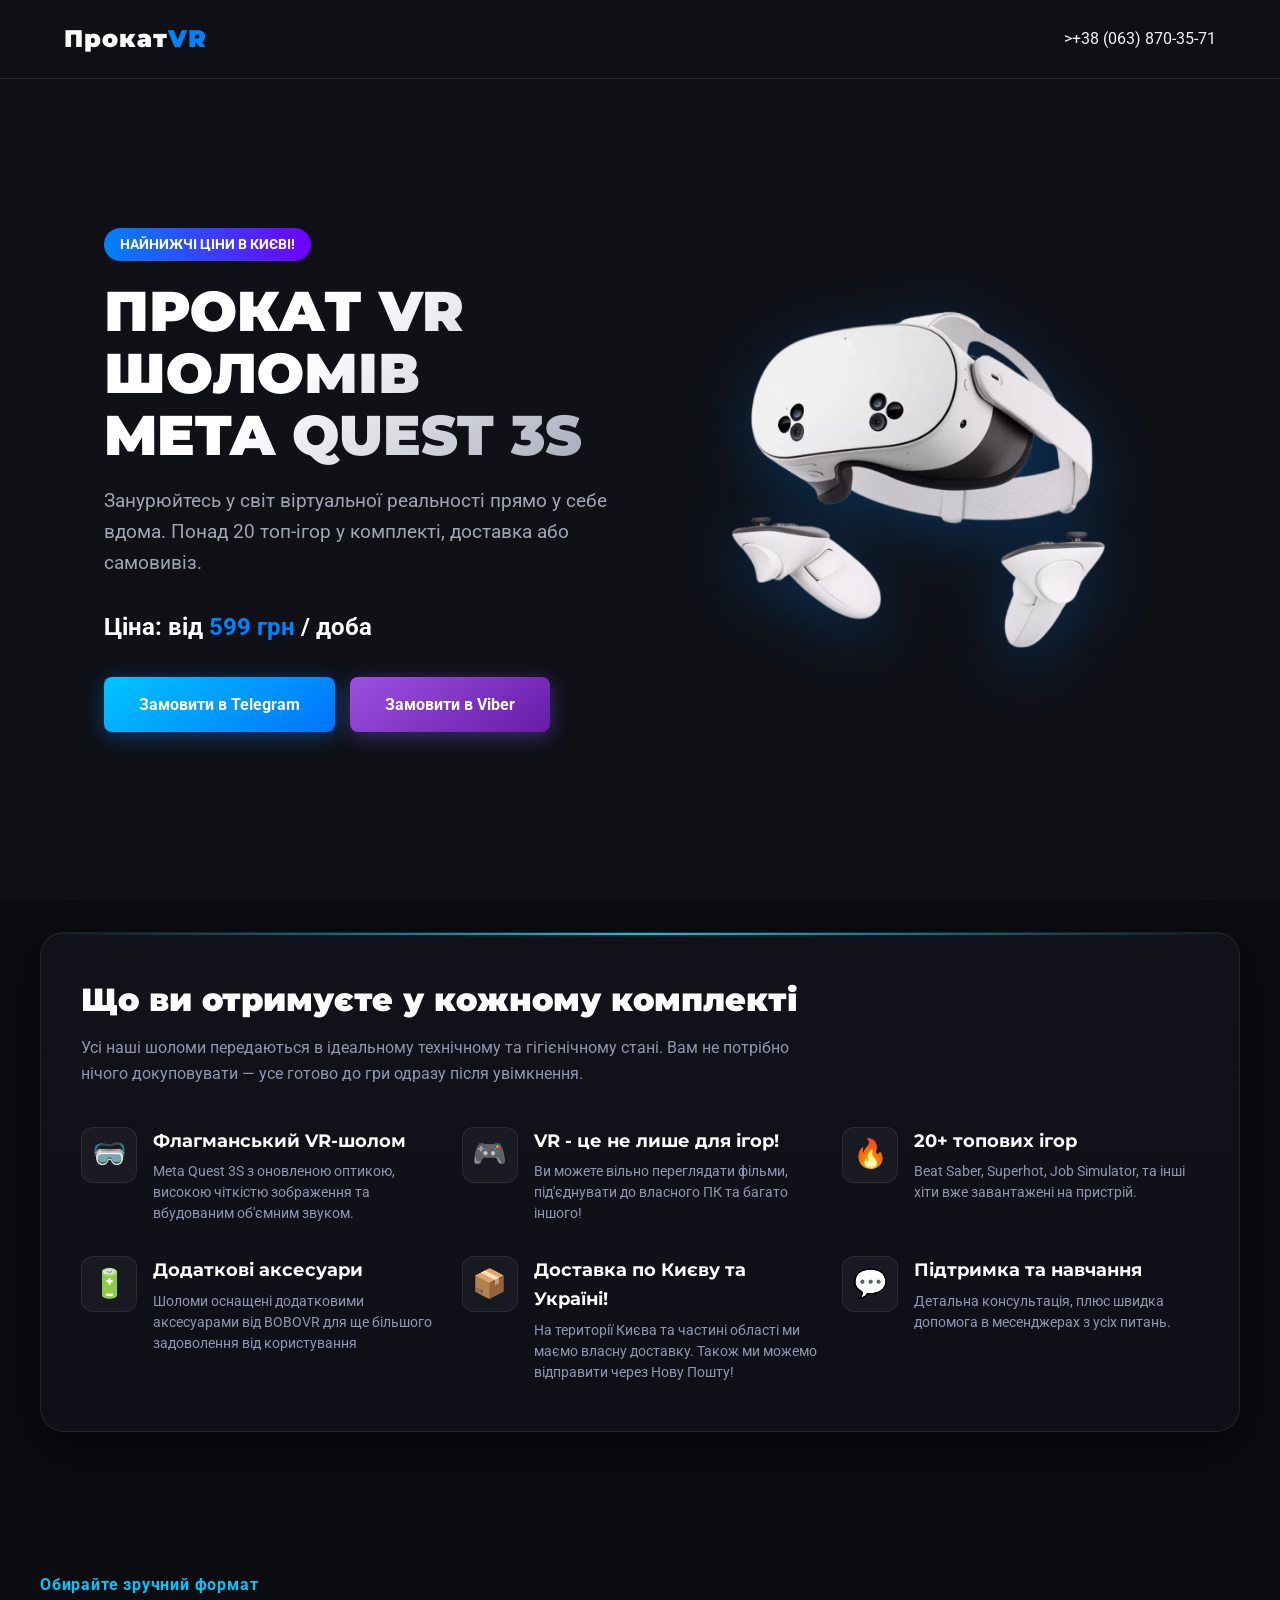
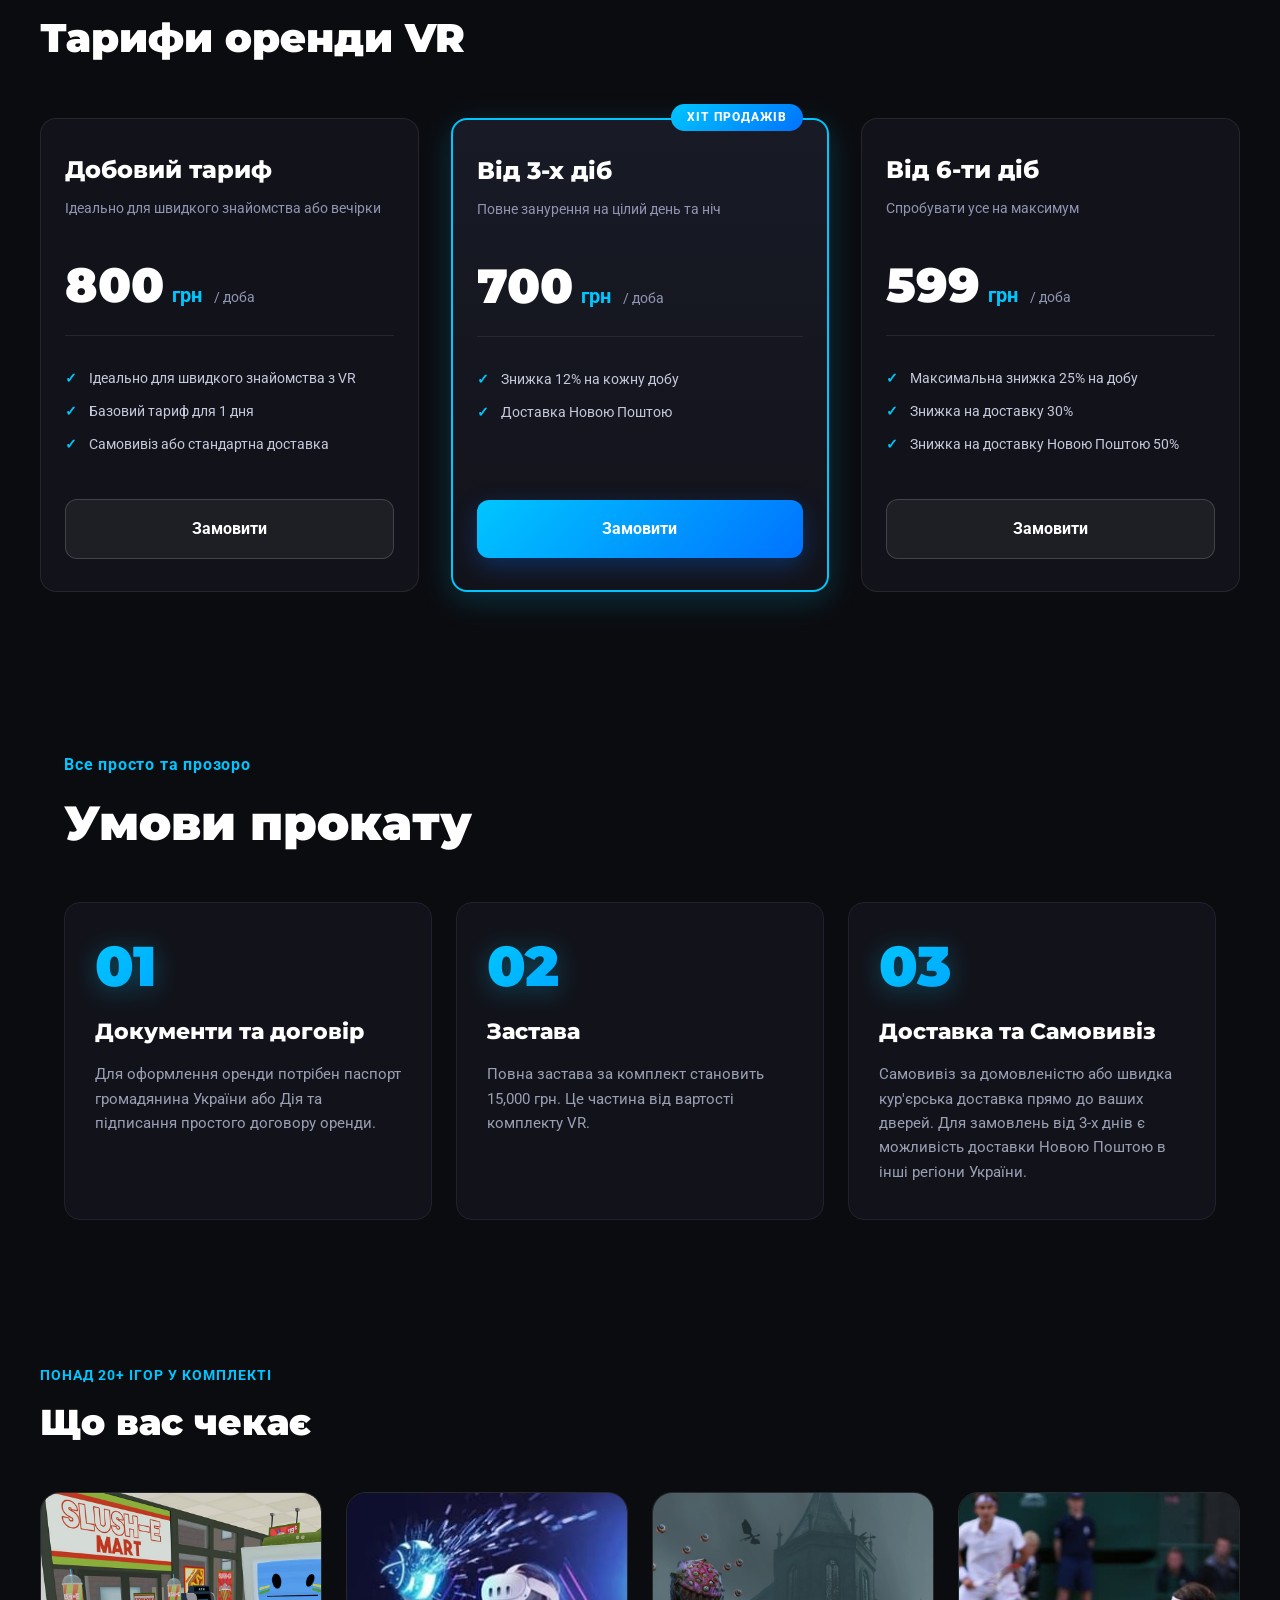
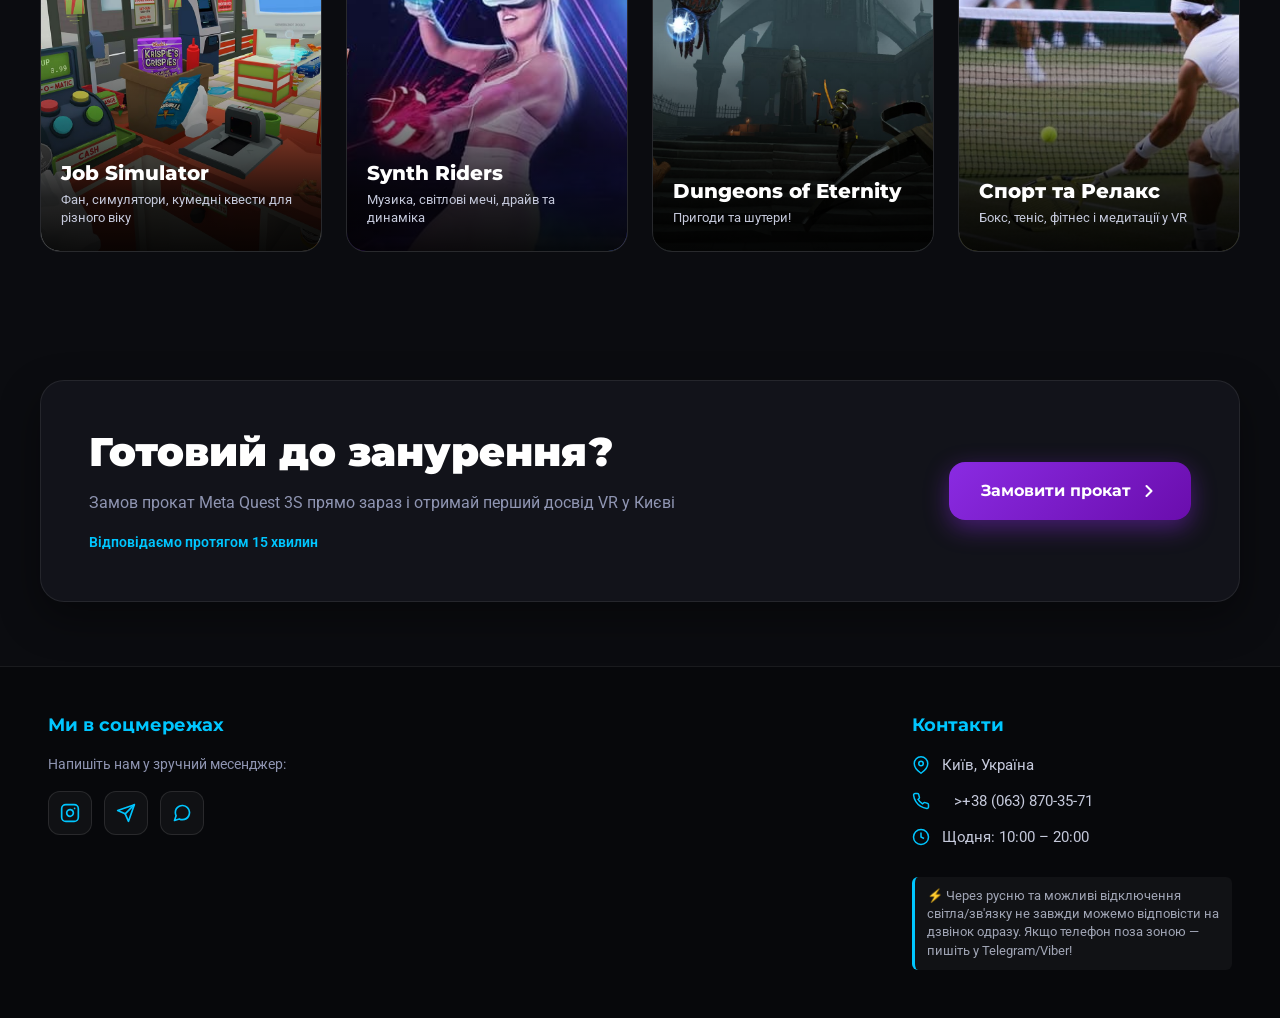
==== index.html @ ecf355dd "mew fix" ====
<!DOCTYPE html>
<html lang="uk">

<head>
  <meta charset="UTF-8">
  <meta name="viewport" content="width=device-width, initial-scale=1.0">
  <title>Прокат VR шолома Київ</title>
  <link rel="preconnect" href="https://fonts.googleapis.com">
  <link rel="preconnect" href="https://fonts.gstatic.com" crossorigin>

  <link
    href="https://fonts.googleapis.com/css2?family=Montserrat:wght@800;900&family=Roboto:wght@400;500;700&display=swap"
    rel="stylesheet">
  <link rel="stylesheet" href="styles.css">
</head>
<!-- Google tag (gtag.js) -->
<script async src="https://www.googletagmanager.com/gtag/js?id=G-33QW8CM693"></script>
<script>
  window.dataLayer = window.dataLayer || [];
  function gtag(){dataLayer.push(arguments);}
  gtag('js', new Date());

  gtag('config', 'G-33QW8CM693');
</script>

<body>

  <!-- Шапка сайту -->
  <header>
    <div class="logo">Прокат<span>VR</span></div>
    <!-- Вкажіть ваш номер телефону -->
    <a href="tel:+380638703571" class="header-phone" onclick="gtag('event', 'click_phone', {'event_category': 'contact'});"></a>>+38 (063) 870-35-71</a>
  </header>

  <!-- Головний екран -->
  <section id="hero" class="hero">
    <div class="hero-text">
      <span class="hero-badge">Найнижчі ціни в Києві!</span>
      <h1 class="hero-title">Прокат VR шоломів<br>Meta Quest 3S</h1>
      <p class="hero-subtitle">Занурюйтесь у світ віртуальної реальності прямо у себе вдома. Понад 20 топ-ігор у
        комплекті, доставка або самовивіз.</p>

      <div class="price-tag">
        Ціна: від <span>599 грн</span> / доба
      </div>

      <div class="btn-group">
        <!-- Посилання на ваші месенджери або дзвінок -->
        <a href="https://t.me/prokatVR_Kyiv" target="_blank" class="btn btn-primary" onclick="gtag('event', 'click_telegram', {'event_category': 'messenger'});">Замовити в Telegram</a>
        <a href="viber://chat?number=%2B380638703571" target="_blank" class="btn btn-red" onclick="gtag('event', 'click_telegram', {'event_category': 'messenger'});">Замовити в Viber</a>
      </div>

    </div>

    <div class="hero-image">
      <!-- Офіційне зображення Meta Quest 3S -->
      <img src="./img/meta-quest3.png" alt="Meta Quest 3S VR Helmet">
    </div>
  </section>

  <!-- Що ви отримуєте-->
  <section class="included-section">
    <div class="included-container">

      <!-- Заголовок та опис -->
      <div class="included-header">
        <h2 class="included-title">Що ви отримуєте у кожному комплекті</h2>
        <p class="included-desc">
          Усі наші шоломи передаються в ідеальному технічному та гігієнічному стані.
          Вам не потрібно нічого докуповувати — усе готово до гри одразу після увімкнення.
        </p>
      </div>

      <!-- Сітка переваг та комплектації -->
      <div class="included-grid">

        <div class="included-item">
          <div class="item-icon">🥽</div>
          <div class="item-content">
            <h3>Флагманський VR-шолом</h3>
            <p>Meta Quest 3S з оновленою оптикою, високою чіткістю зображення та вбудованим об'ємним звуком.</p>
          </div>
        </div>

        <div class="included-item">
          <div class="item-icon">🎮</div>
          <div class="item-content">
            <h3>VR - це не лише для ігор!</h3>
            <p>Ви можете вільно переглядати фільми, під'єднувати до власного ПК та багато іншого!</p>
          </div>
        </div>

        <div class="included-item">
          <div class="item-icon">🔥</div>
          <div class="item-content">
            <h3>20+ топових ігор</h3>
            <p>Beat Saber, Superhot, Job Simulator, та інші хіти вже завантажені на пристрій.</p>
          </div>
        </div>

        <div class="included-item">
          <div class="item-icon">🔋</div>
          <div class="item-content">
            <h3>Додаткові аксесуари</h3>
            <p>Шоломи оснащені додатковими аксесуарами від BOBOVR для ще більшого задоволення від користування</p>
          </div>
        </div>

        <div class="included-item">
          <div class="item-icon">📦</div>
          <div class="item-content">
            <h3>Доставка по Києву та Україні!</h3>
            <p>На території Києва та частині області ми маємо власну доставку. Також ми можемо відправити через Нову
              Пошту!</p>
          </div>
        </div>

        <div class="included-item">
          <div class="item-icon">💬</div>
          <div class="item-content">
            <h3>Підтримка та навчання</h3>
            <p>Детальна консультація, плюс швидка допомога в месенджерах з усіх питань.</p>
          </div>
        </div>

      </div>

    </div>
  </section>

  <!-- Тарифна вартість -->
  <section class="pricing-section">
    <div class="pricing-container">
      <span class="pricing-subtitle">Обирайте зручний формат</span>
      <h2 class="pricing-title">Тарифи оренди VR</h2>
      <div class="pricing-grid">



        <!-- Тариф 1: Старт / Погодинний -->
        <div class="pricing-card">
          <div class="pricing-header">
            <h3 class="plan-name">Добовий тариф</h3>
            <p class="plan-desc">Ідеально для швидкого знайомства або вечірки</p>
          </div>
          <div class="plan-price">
            <span class="price-amount">800</span>
            <span class="price-currency">грн</span>
            <span class="price-period">/ доба</span>
          </div>
          <ul class="plan-features">
            <li>Ідеально для швидкого знайомства з VR</li>
            <li>Базовий тариф для 1 дня</li>
            <li>Самовивіз або стандартна доставка</li>

          </ul>
          <a href="#hero" class="btn btn-card-secondary">Замовити</a>
        </div>



        <!-- Тариф 2: ХІТ ПРОДАЖІВ (Популярний) -->
        <div class="pricing-card pricing-card-featured">
          <div class="featured-badge">Хіт продажів</div>
          <div class="pricing-header">
            <h3 class="plan-name">Від 3-х діб</h3>
            <p class="plan-desc">Повне занурення на цілий день та ніч</p>
          </div>

          <!-- Новий блок з закресленою старою ціною -->
          <div class="plan-price">
            <span class="price-amount">700</span>
            <span class="price-currency">грн</span>
            <span class="price-period">/ доба</span>
          </div>
          <ul class="plan-features">
            <li>Знижка 12% на кожну добу</li>
            <li>Доставка Новою Поштою</li>
          </ul>
          <a href="#hero" class="btn btn-card-primary">Замовити</a>
        </div>



        <!-- Тариф 3: Вихідні / Тиждень -->
        <div class="pricing-card">
          <div class="pricing-header">
            <h3 class="plan-name">Від 6-ти діб</h3>
            <p class="plan-desc">Спробувати усе на максимум</p>
          </div>
          <div class="plan-price">
            <span class="price-amount">599</span>
            <span class="price-currency">грн</span>
            <span class="price-period">/ доба</span>
          </div>
          <ul class="plan-features">
            <li>Максимальна знижка 25% на добу</li>
            <li>Знижка на доставку 30%</li>
            <li>Знижка на доставку Новою Поштою 50%</li>

          </ul>
          <a href="#hero" class="btn btn-card-secondary">Замовити</a>
        </div>

      </div>
    </div>
  </section>

  <!-- Умови-->
  <section class="conditions-section">
    <div class="conditions-container">
      <span class="conditions-subtitle">Все просто та прозоро</span>
      <h2 class="conditions-title">Умови прокату</h2>

      <div class="conditions-grid">
        <!-- Картка 1 -->
        <div class="condition-card">
          <div class="card-number">01</div>
          <h3 class="card-title">Документи та договір</h3>
          <p class="card-text">
            Для оформлення оренди потрібен паспорт громадянина України або Дія та підписання простого договору оренди.
          </p>
        </div>

        <!-- Картка 2 -->
        <div class="condition-card">
          <div class="card-number">02</div>
          <h3 class="card-title">Застава</h3>
          <p class="card-text">
            Повна застава за комплект становить 15,000 грн. Це частина від вартості комплекту VR.
          </p>
        </div>

        <!-- Картка 03 -->
        <div class="condition-card">
          <div class="card-number">03</div>
          <h3 class="card-title">Доставка та Самовивіз</h3>
          <p class="card-text">
            Самовивіз за домовленістю або швидка кур'єрська доставка прямо до ваших дверей. Для замовлень від 3-х днів є
            можливість доставки Новою Поштою в інші регіони України.
          </p>
        </div>
      </div>
    </div>
  </section>

  <section class="games-section">
    <div class="games-container">
      <span class="games-subtitle">Понад 20+ ігор у комплекті</span>
      <h2 class="games-title">Що вас чекає</h2>

      <div class="games-grid">

        <!-- Картка 1: Симулятори / Веселощі -->
        <div class="game-card">
          <img src="./img/job-simulator.avif" alt="Job Simulator" class="game-card-bg">
          <div class="game-card-overlay"></div>
          <div class="game-card-content">
            <h3 class="game-card-title">Job Simulator</h3>
            <p class="game-card-desc">Фан, симулятори, кумедні квести для різного віку</p>
          </div>
        </div>

        <!-- Картка 2: Екшн / Ритм -->
        <div class="game-card">
          <img src="./img/synth-riders.jpg" alt="Beat Saber" class="game-card-bg img-pos-right">
          <div class="game-card-overlay"></div>
          <div class="game-card-content">
            <h3 class="game-card-title">Synth Riders</h3>
            <p class="game-card-desc">Музика, світлові мечі, драйв та динаміка</p>
          </div>
        </div>

        <!-- Картка 3: Пригоди та Хорори -->
        <div class="game-card">
          <img src="./img/Dungeons-of-Eternity.jpg" alt="Resident Evil / Batman" class="game-card-bg">
          <div class="game-card-overlay"></div>
          <div class="game-card-content">
            <h3 class="game-card-title">Dungeons of Eternity</h3>
            <p class="game-card-desc">Пригоди та шутери!</p>
          </div>
        </div>

        <!-- Картка 4: Спорт та Релакс -->
        <div class="game-card">
          <img src="/img/sport.jpg" alt="Спорт та релакс" class="game-card-bg">
          <div class="game-card-overlay"></div>
          <div class="game-card-content">
            <h3 class="game-card-title">Спорт та Релакс</h3>
            <p class="game-card-desc">Бокс, теніс, фітнес і медитації у VR</p>
          </div>
        </div>

      </div>
    </div>
  </section>

  <section class="cta-section">
    <div class="cta-container">
      <div class="cta-content">
        <h2 class="cta-title">Готовий до занурення?</h2>
        <p class="cta-desc">Замов прокат Meta Quest 3S прямо зараз і отримай перший досвід VR у Києві</p>
        <span class="cta-status">Відповідаємо протягом 15 хвилин</span>
      </div>
      <div class="cta-action">
        <a href="#hero" class="btn btn-cta" onclick="gtag('event', 'click_telegram', {'event_category': 'order'});">
          Замовити прокат
          <svg width="20" height="20" viewBox="0 0 24 24" fill="none" stroke="currentColor" stroke-width="2.5"
            stroke-linecap="round" stroke-linejoin="round">
            <path d="m9 18 6-6-6-6" />
          </svg>
        </a>
      </div>
    </div>
  </section>

  <!-- Контакти / Футер -->
<footer class="footer">
    <div class="footer-container">
        <div class="footer-main">
            
            <!-- Ліва колонка: Соцмережі та месенджери -->
            <div class="footer-col">
                <h3 class="footer-heading">Ми в соцмережах</h3>
                <p class="footer-subtext">Напишіть нам у зручний месенджер:</p>
                <div class="footer-socials">
                    <!-- Instagram -->
                    <a href="https://instagram.com/prokatvr_kyiv" target="_blank" class="social-btn social-insta" aria-label="Instagram" onclick="gtag('event', 'click_viber', {'event_category': 'instagram'});">
                        <svg width="20" height="20" viewBox="0 0 24 24" fill="none" stroke="currentColor" stroke-width="2" stroke-linecap="round" stroke-linejoin="round">
                            <rect x="2" y="2" width="20" height="20" rx="5" ry="5"></rect>
                            <path d="M16 11.37A4 4 0 1 1 12.63 8 4 4 0 0 1 16 11.37z"></path>
                            <line x1="17.5" y1="6.5" x2="17.51" y2="6.5"></line>
                        </svg>
                    </a>
                    <!-- Telegram -->
                    <a href="https://t.me/prokatVR_Kyiv" target="_blank" class="social-btn social-tg" aria-label="Telegram" onclick="gtag('event', 'click_viber', {'event_category': 'messenger'});">
                        <svg width="20" height="20" viewBox="0 0 24 24" fill="none" stroke="currentColor" stroke-width="2" stroke-linecap="round" stroke-linejoin="round">
                            <line x1="22" y1="2" x2="11" y2="13"></line>
                            <polygon points="22 2 15 22 11 13 2 9 22 2"></polygon>
                        </svg>
                    </a>
                    <!-- Viber -->
                    <a href="viber://chat?number=%2B380638703571" target="_blank" class="social-btn social-viber" aria-label="Viber" onclick="gtag('event', 'click_viber', {'event_category': 'messenger'});">
                        <svg width="20" height="20" viewBox="0 0 24 24" fill="none" stroke="currentColor" stroke-width="2" stroke-linecap="round" stroke-linejoin="round">
                            <path d="M21 11.5a8.38 8.38 0 0 1-.9 3.8 8.5 8.5 0 0 1-7.6 4.7 8.38 8.38 0 0 1-3.8-.9L3 21l1.9-5.7a8.38 8.38 0 0 1-.9-3.8 8.5 8.5 0 0 1 4.7-7.6 8.38 8.38 0 0 1 3.8-.9h.5a8.48 8.48 0 0 1 8 8v.5z"></path>
                        </svg>
                    </a>
                </div>
            </div>

            <!-- Права колонка: Контакти -->
            <div class="footer-col">
                <h3 class="footer-heading">Контакти</h3>
                <ul class="footer-contacts">
                    <li>
                        <svg width="18" height="18" viewBox="0 0 24 24" fill="none" stroke="currentColor" stroke-width="2"><path d="M21 10c0 7-9 13-9 13s-9-6-9-13a9 9 0 0 1 18 0z"></path><circle cx="12" cy="10" r="3"></circle></svg>
                        <span>Київ, Україна</span>
                    </li>
                    <li>
                        <svg width="18" height="18" viewBox="0 0 24 24" fill="none" stroke="currentColor" stroke-width="2"><path d="M22 16.92v3a2 2 0 0 1-2.18 2 19.79 19.79 0 0 1-8.63-3.07 19.5 19.5 0 0 1-6-6 19.79 19.79 0 0 1-3.07-8.67A2 2 0 0 1 4.11 2h3a2 2 0 0 1 2 1.72 12.84 12.84 0 0 0 .7 2.81 2 2 0 0 1-.45 2.11L8.09 9.91a16 16 0 0 0 6 6l1.27-1.27a2 2 0 0 1 2.11-.45 12.84 12.84 0 0 0 2.81.7A2 2 0 0 1 22 16.92z"></path></svg>
                        <a href="tel:+380638703571" onclick="gtag('event', 'click_phone', {'event_category': 'contact'});"></a>>+38 (063) 870-35-71</a>
                    </li>
                    <li>
                        <svg width="18" height="18" viewBox="0 0 24 24" fill="none" stroke="currentColor" stroke-width="2"><circle cx="12" cy="12" r="10"></circle><polyline points="12 6 12 12 16 14"></polyline></svg>
                        <span>Щодня: 10:00 – 20:00</span>
                    </li>
                </ul>
                <p class="footer-notice">
                ⚡ Через русню та можливі відключення світла/зв'язку не завжди можемо відповісти на дзвінок одразу. Якщо телефон поза зоною — пишіть у Telegram/Viber!</p>
            </div>

        </div>
    </div>
</footer>





</body>

</html>
---- styles.css ----
:root {
    --primary: #0082fb;
    --accent: #7000ff;
    --bg-dark: #0f1117;
    --card-bg: #1a1d26;
    --text-light: #f4f4f6;
    --text-dim: #a0a5b5;
}

* {
    margin: 0;
    padding: 0;
    box-sizing: border-box;
}

html {
    scroll-behavior: smooth;
}

body {
    font-family: 'Roboto', sans-serif;
    background-color: var(--bg-dark);
    color: var(--text-light);
    line-height: 1.6;
    overflow-x: hidden;
}

/* Шапка сайту */
header {
    display: flex;
    justify-content: space-between;
    align-items: center;
    padding: 20px 5%;
    background: rgba(15, 17, 23, 0.9);
    backdrop-filter: blur(10px);
    position: fixed;
    width: 100%;
    top: 0;
    z-index: 100;
    border-bottom: 1px solid rgba(255, 255, 255, 0.1);
}

.logo {
    font-family: 'Montserrat', sans-serif;
    font-weight: 900;
    font-size: 1.5rem;
    color: #fff;
    letter-spacing: 1px;
}

.logo span {
    color: var(--primary);
}

.header-phone {
    color: var(--text-light);
    text-decoration: none;
    font-weight: 700;
    font-size: 1.1rem;
    transition: color 0.3s;
}

.header-phone:hover {
    color: var(--primary);
}

/* Головний екран (Hero Section) */
.hero {
    min-height: 100vh;
    display: flex;
    align-items: center;
    justify-content: space-between;
    padding: 120px 5% 60px 5%;
    max-width: 1200px;
    margin: 0 auto;
    gap: 40px;
}

.hero-text {
    flex: 1;
}

.hero-badge {
    display: inline-block;
    background: linear-gradient(90deg, var(--primary), var(--accent));
    color: #fff;
    padding: 6px 16px;
    border-radius: 20px;
    font-size: 0.85rem;
    font-weight: 700;
    text-transform: uppercase;
    margin-bottom: 20px;
}

.hero-title {
    font-family: 'Montserrat', sans-serif;
    font-size: 3.5rem;
    font-weight: 900;
    line-height: 1.1;
    text-transform: uppercase;
    margin-bottom: 20px;
    background: linear-gradient(135deg, #ffffff 40%, var(--text-dim));
    -webkit-background-clip: text;
    -webkit-text-fill-color: transparent;
}

.hero-subtitle {
    font-size: 1.2rem;
    color: var(--text-dim);
    margin-bottom: 30px;
}

.price-tag {
    font-size: 1.5rem;
    font-weight: 700;
    margin-bottom: 30px;
    color: #fff;
}

.price-tag span {
    color: var(--primary);
}

.btn-group {
    display: flex;
    gap: 15px;
    flex-wrap: wrap;
}

.btn {
    padding: 15px 35px;
    border-radius: 8px;
    font-weight: 700;
    text-decoration: none;
    font-size: 1rem;
    transition: transform 0.2s, box-shadow 0.2s;
    cursor: pointer;
    display: inline-block;
}

.btn-primary {
    background: linear-gradient(144deg, #00C6FF 0%, #0072FF 100%);
    color: #fff;
    box-shadow: 0 4px 20px rgba(0, 130, 251, 0.4);
}

.btn-primary:hover {
    transform: translateY(-2px);
    box-shadow: 0 6px 25px rgba(0, 130, 251, 0.6);
}

.btn-red {
    background: linear-gradient(144deg, #9b51e0 0%, #681ba8 100%);
    color: #ffffff;
    border: none;
    box-shadow: 0 4px 20px rgba(115, 96, 242, 0.4);
    transition: transform 0.2s ease, box-shadow 0.2s ease;
}

.btn-red:hover {
    box-shadow: 0 10px 25px rgba(138, 43, 226, 0.55);
    transform: translateY(-2px);
}

/* Зображення Hero */
.hero-image {
    flex: 1;
    display: flex;
    justify-content: center;
    align-items: center;
    position: relative;
}

.hero-image img {
    width: 100%;
    max-width: 500px;
    height: auto;
    filter: drop-shadow(0 15px 30px rgba(0, 130, 251, 0.25));
    animation: float 4s ease-in-out infinite;
}

@keyframes float {
    0% { transform: translateY(0px); }
    50% { transform: translateY(-15px); }
    100% { transform: translateY(0px); }
}

/* Секція "Що ви отримуєте" */
.included-section {
    background-color: #0b0c10;
    padding: 32px 24px 60px 24px;
    color: #ffffff;
    font-family: 'Inter', 'Roboto', sans-serif;
}

.included-container {
    max-width: 1200px;
    margin: 0 auto;
    background: linear-gradient(180deg, #12131a 0%, #0f1017 100%);
    border: 1px solid rgba(255, 255, 255, 0.08);
    border-radius: 24px;
    padding: 48px 40px;
    box-shadow: 0 16px 40px rgba(0, 0, 0, 0.5);
    position: relative;
    overflow: hidden;
}

.included-container::before {
    content: '';
    position: absolute;
    top: 0;
    left: 0;
    right: 0;
    height: 2px;
    background: linear-gradient(90deg, transparent 0%, #00C6FF 50%, transparent 100%);
}

.included-header {
    max-width: 720px;
    margin-bottom: 40px;
}

.included-title {
    font-family: 'Montserrat', sans-serif;
    font-size: 32px;
    font-weight: 900;
    color: #ffffff;
    margin-bottom: 16px;
    line-height: 1.2;
}

.included-desc {
    font-size: 16px;
    color: #8f95b2;
    line-height: 1.6;
}

.included-grid {
    display: grid;
    grid-template-columns: repeat(auto-fit, minmax(320px, 1fr));
    gap: 32px 24px;
}

.included-item {
    display: flex;
    align-items: flex-start;
    gap: 16px;
}

.item-icon {
    font-size: 28px;
    background: rgba(255, 255, 255, 0.04);
    border: 1px solid rgba(255, 255, 255, 0.08);
    border-radius: 12px;
    width: 56px;
    height: 56px;
    display: flex;
    align-items: center;
    justify-content: center;
    flex-shrink: 0;
}

.item-content h3 {
    font-family: 'Montserrat', sans-serif;
    font-size: 18px;
    font-weight: 700;
    color: #ffffff;
    margin-bottom: 6px;
}

.item-content p {
    font-size: 14px;
    color: #8f95b2;
    line-height: 1.5;
}

/* Секція Тарифів */
.pricing-section {
    background-color: #0b0c10;
    padding: 80px 24px;
    color: #ffffff;
    font-family: 'Inter', 'Roboto', sans-serif;
}

.pricing-container {
    max-width: 1200px;
    margin: 0 auto;
}

.pricing-subtitle, 
.conditions-subtitle {
    color: #00C6FF;
    font-size: 16px;
    font-weight: 700;
    display: block;
    margin-bottom: 8px;
    letter-spacing: 0.8px;
}

.pricing-title {
    font-family: 'Montserrat', sans-serif;
    font-size: 40px;
    font-weight: 900;
    margin-bottom: 48px;
    color: #ffffff;
}

.pricing-grid {
    display: grid;
    grid-template-columns: repeat(auto-fit, minmax(300px, 1fr));
    gap: 32px;
    align-items: stretch;
}

.pricing-card {
    background-color: #12131a;
    border: 1px solid rgba(255, 255, 255, 0.08);
    border-radius: 16px;
    padding: 32px 24px;
    display: flex;
    flex-direction: column;
    justify-content: space-between;
    position: relative;
    transition: transform 0.24s ease, border-color 0.24s ease, box-shadow 0.24s ease;
}

.pricing-card:hover {
    transform: translateY(-8px);
    border-color: rgba(0, 198, 255, 0.4);
    box-shadow: 0 16px 32px rgba(0, 0, 0, 0.4);
}

.pricing-card-featured {
    background: linear-gradient(180deg, #181a26 0%, #12131a 100%);
    border: 2px solid #00C6FF;
    box-shadow: 0 8px 32px rgba(0, 198, 255, 0.2);
}

.featured-badge {
    position: absolute;
    top: -16px;
    right: 24px;
    background: linear-gradient(135deg, #00C6FF 0%, #0072FF 100%);
    color: #ffffff;
    font-size: 12px;
    font-weight: 800;
    padding: 4px 16px;
    border-radius: 20px;
    text-transform: uppercase;
    letter-spacing: 1px;
}

.plan-name {
    font-family: 'Montserrat', sans-serif;
    font-size: 24px;
    font-weight: 800;
    margin-bottom: 8px;
    color: #ffffff;
}

.plan-desc {
    font-size: 14px;
    color: #8f95b2;
    margin-bottom: 24px;
    min-height: 40px;
}

.plan-price {
    position: relative;
    display: flex;
    align-items: baseline;
    gap: 8px;
    margin-bottom: 32px;
    border-bottom: 1px solid rgba(255, 255, 255, 0.08);
    padding-bottom: 24px;
}

.price-amount {
    font-family: 'Montserrat', sans-serif;
    font-size: 48px;
    font-weight: 900;
    color: #ffffff;
    line-height: 1;
}

.price-currency {
    font-size: 20px;
    font-weight: 700;
    color: #00C6FF;
}

.price-period {
    font-size: 14px;
    color: #8f95b2;
    margin-left: 4px;
}

.plan-features {
    list-style: none;
    padding: 0;
    margin: 0 0 32px 0;
    flex-grow: 1;
}

.plan-features li {
    font-size: 14px;
    color: #c5c9db;
    margin-bottom: 12px;
    position: relative;
    padding-left: 24px;
    line-height: 1.5;
}

.plan-features li::before {
    content: "✓";
    position: absolute;
    left: 0;
    color: #00C6FF;
    font-weight: 900;
}

.btn-card-primary {
    display: block;
    text-align: center;
    background: linear-gradient(135deg, #00C6FF 0%, #0072FF 100%);
    color: #ffffff;
    padding: 16px 24px;
    border-radius: 12px;
    font-weight: 700;
    font-size: 16px;
    text-decoration: none;
    box-shadow: 0 8px 24px rgba(0, 114, 255, 0.3);
    transition: transform 0.24s ease, box-shadow 0.24s ease;
}

.btn-card-primary:hover {
    transform: translateY(-4px);
    box-shadow: 0 12px 28px rgba(0, 114, 255, 0.5);
}

.btn-card-secondary {
    display: block;
    text-align: center;
    background: rgba(255, 255, 255, 0.05);
    color: #ffffff;
    border: 1px solid rgba(255, 255, 255, 0.16);
    padding: 16px 24px;
    border-radius: 12px;
    font-weight: 700;
    font-size: 16px;
    text-decoration: none;
    transition: background 0.24s ease, border-color 0.24s ease, transform 0.24s ease;
}

.btn-card-secondary:hover {
    background: rgba(255, 255, 255, 0.12);
    border-color: rgba(255, 255, 255, 0.32);
    transform: translateY(-4px);
}

/* Секція Умов прокату */
.conditions-section {
    background-color: #0b0c10;
    padding: 80px 5%;
    color: #ffffff;
    font-family: 'Roboto', sans-serif;
}

.conditions-container {
    max-width: 1200px;
    margin: 0 auto;
}

.conditions-title {
    font-family: 'Montserrat', sans-serif;
    font-size: 3rem;
    font-weight: 900;
    margin-bottom: 40px;
    color: #ffffff;
}

.conditions-grid {
    display: grid;
    grid-template-columns: repeat(auto-fit, minmax(300px, 1fr));
    gap: 24px;
}

.condition-card {
    background-color: #12131a;
    border: 1px solid #1f222e;
    border-radius: 16px;
    padding: 35px 30px;
    display: flex;
    flex-direction: column;
    transition: transform 0.3s ease, border-color 0.3s ease;
}

.condition-card:hover {
    transform: translateY(-5px);
    border-color: #333748;
}

.card-number {
    font-family: 'Montserrat', sans-serif;
    font-size: 3.5rem;
    font-weight: 900;
    line-height: 1;
    margin-bottom: 20px;
    background: linear-gradient(135deg, #00C6FF 0%, #0072FF 100%);
    -webkit-background-clip: text;
    -webkit-text-fill-color: transparent;
    filter: drop-shadow(0 4px 12px rgba(0, 198, 255, 0.3));
}

.card-title {
    font-family: 'Montserrat', sans-serif;
    font-size: 1.35rem;
    font-weight: 800;
    color: #ffffff;
    margin-bottom: 14px;
}

.card-text {
    font-size: 0.95rem;
    color: #9aa0b4;
    line-height: 1.6;
}

/* Секція Ігор */
.games-section {
    background-color: #0b0c10;
    padding: 64px 24px;
    color: #ffffff;
    font-family: 'Inter', 'Roboto', sans-serif;
}

.games-container {
    max-width: 1200px;
    margin: 0 auto;
}

.games-subtitle {
    color: #00C6FF;
    font-size: 14px;
    font-weight: 700;
    text-transform: uppercase;
    letter-spacing: 1px;
    display: block;
    margin-bottom: 8px;
}

.games-title {
    font-family: 'Montserrat', sans-serif;
    font-size: 36px;
    font-weight: 900;
    color: #ffffff;
    margin-bottom: 40px;
}

.games-grid {
    display: grid;
    grid-template-columns: repeat(auto-fit, minmax(260px, 1fr));
    gap: 24px;
}

.game-card {
    position: relative;
    height: 360px;
    border-radius: 20px;
    overflow: hidden;
    border: 1px solid rgba(255, 255, 255, 0.12);
    cursor: pointer;
    transition: transform 0.3s ease, border-color 0.3s ease, box-shadow 0.3s ease;
}

.game-card:hover {
    transform: translateY(-6px);
    border-color: #00C6FF;
    box-shadow: 0 12px 32px rgba(0, 198, 255, 0.25);
}

.game-card-bg {
    width: 100%;
    height: 100%;
    object-fit: cover;
    transition: transform 0.5s ease;
}

.game-card:hover .game-card-bg {
    transform: scale(1.06);
}

.game-card-overlay {
    position: absolute;
    inset: 0;
    background: linear-gradient(180deg, rgba(0, 0, 0, 0) 40%, rgba(0, 0, 0, 0.85) 85%, rgba(0, 0, 0, 0.95) 100%);
}

.game-card-content {
    position: absolute;
    bottom: 0;
    left: 0;
    right: 0;
    padding: 24px 20px;
    z-index: 2;
}

.game-card-title {
    font-family: 'Montserrat', sans-serif;
    font-size: 20px;
    font-weight: 800;
    color: #ffffff;
    margin-bottom: 6px;
    line-height: 1.2;
}

.game-card-desc {
    font-size: 13px;
    color: #c5c9db;
    line-height: 1.4;
    margin: 0;
}

.img-pos-right {
    object-position: right center;
}

/* Секція CTA (Заклик до дії) */
.cta-section {
    background-color: #0b0c10;
    padding: 64px 24px;
    color: #ffffff;
    font-family: 'Inter', 'Roboto', sans-serif;
}

.cta-container {
    max-width: 1200px;
    margin: 0 auto;
    background: #12131a;
    border: 1px solid rgba(255, 255, 255, 0.08);
    border-radius: 24px;
    padding: 48px;
    display: flex;
    align-items: center;
    justify-content: space-between;
    gap: 32px;
    position: relative;
    box-shadow: 0 16px 40px rgba(0, 0, 0, 0.4);
}

.cta-content {
    max-width: 600px;
}

.cta-title {
    font-family: 'Montserrat', sans-serif;
    font-size: 40px;
    font-weight: 900;
    line-height: 1.15;
    color: #ffffff;
    margin-bottom: 16px;
}

.cta-desc {
    font-size: 16px;
    color: #8f95b2;
    line-height: 1.5;
    margin-bottom: 16px;
}

.cta-status {
    font-size: 14px;
    font-weight: 600;
    color: #00C6FF;
    display: block;
}

.cta-action {
    flex-shrink: 0;
}

.btn-cta {
    display: inline-flex;
    align-items: center;
    gap: 8px;
    background: linear-gradient(135deg, #8A2BE2 0%, #6A0DAD 100%);
    color: #ffffff;
    padding: 16px 32px;
    border-radius: 16px;
    font-family: 'Montserrat', sans-serif;
    font-size: 16px;
    font-weight: 700;
    text-decoration: none;
    transition: transform 0.24s ease, box-shadow 0.24s ease, background 0.24s ease;
    box-shadow: 0 8px 24px rgba(138, 43, 226, 0.45);
}

.btn-cta:hover {
    background: linear-gradient(135deg, #9932CC 0%, #7B1FA2 100%);
    box-shadow: 0 12px 32px rgba(138, 43, 226, 0.65);
    transform: translateY(-2px);
}

/* Футер */
.footer {
    background-color: #07080b;
    border-top: 1px solid rgba(255, 255, 255, 0.08);
    padding: 48px 24px;
    color: #ffffff;
    font-family: 'Inter', 'Roboto', sans-serif;
}

.footer-container {
    max-width: 1300px;
    margin: 0 auto;
    padding: 0 24px;
}

.footer-main {
    display: flex;
    justify-content: space-between;
    align-items: flex-start;
    gap: 48px;
}

.footer-col {
    display: flex;
    flex-direction: column;
    align-items: flex-start;
    margin: 0;
    padding: 0;
}

.footer-heading {
    font-family: 'Montserrat', sans-serif;
    font-size: 18px;
    font-weight: 700;
    color: rgb(0, 198, 255);
    margin-bottom: 16px;
    line-height: 1.2;
}

.footer-subtext {
    font-size: 14px;
    color: #8f95b2;
    margin-bottom: 16px;
}

.footer-socials {
    display: flex;
    align-items: center;
    gap: 12px;
}

.social-btn {
    width: 44px;
    height: 44px;
    border-radius: 12px;
    background: rgba(255, 255, 255, 0.04);
    border: 1px solid rgba(255, 255, 255, 0.1);
    color: #00C6FF;
    display: flex;
    align-items: center;
    justify-content: center;
    text-decoration: none;
    transition: transform 0.24s ease, border-color 0.24s ease, box-shadow 0.24s ease, background 0.24s ease;
}

.social-btn:hover {
    background: rgba(0, 198, 255, 0.12);
    border-color: #00C6FF;
    transform: translateY(-3px);
    box-shadow: 0 8px 20px rgba(0, 198, 255, 0.3);
}

.footer-contacts {
    list-style: none;
    padding: 0;
    margin: 0;
}

.footer-contacts li {
    display: flex;
    align-items: center;
    gap: 12px;
    color: #c5c9db;
    font-size: 15px;
    margin-bottom: 12px;
}

.footer-contacts svg {
    color: #00C6FF;
    flex-shrink: 0;
}

.footer-contacts a {
    color: #c5c9db;
    text-decoration: none;
    transition: color 0.24s ease;
}

.footer-contacts a:hover {
    color: #00C6FF;
}

/* Медіа-запити (Адаптивність) */
@media (max-width: 992px) {
    .cta-container {
        flex-direction: column;
        align-items: flex-start;
        padding: 32px 24px;
    }

    .cta-title {
        font-size: 32px;
    }

    .cta-action {
        width: 100%;
    }

    .btn-cta {
        width: 100%;
        justify-content: center;
    }
}

@media (max-width: 768px) {
    .hero {
        flex-direction: column;
        text-align: center;
        padding-top: 100px;
    }

    .hero-title {
        font-size: 2.3rem;
    }

    .btn-group {
        justify-content: center;
    }

    .included-container {
        padding: 32px 20px;
        border-radius: 16px;
    }

    .included-title {
        font-size: 24px;
    }

    .included-grid {
        grid-template-columns: 1fr;
        gap: 24px;
    }

    .pricing-section {
        padding: 48px 16px;
    }

    .pricing-title {
        font-size: 32px;
        margin-bottom: 32px;
    }

    .pricing-grid {
        gap: 24px;
    }

    .conditions-title {
        font-size: 2.2rem;
    }

    .conditions-grid {
        grid-template-columns: 1fr;
    }

    .games-section {
        padding: 40px 16px;
    }

    .games-title {
        font-size: 28px;
        margin-bottom: 24px;
    }

    .game-card {
        height: 300px;
    }
}
.footer-notice {
    margin-top: 16px;
    padding: 10px 12px;
    background: rgba(255, 255, 255, 0.04);
    border-left: 3px solid #00C6FF;
    border-radius: 6px;
    font-size: 13px;
    color: #a0a5b5;
    line-height: 1.4;
    max-width: 320px;
}

@media (max-width: 640px) {
    .footer-main {
        flex-direction: column;
        gap: 32px;
    }
}
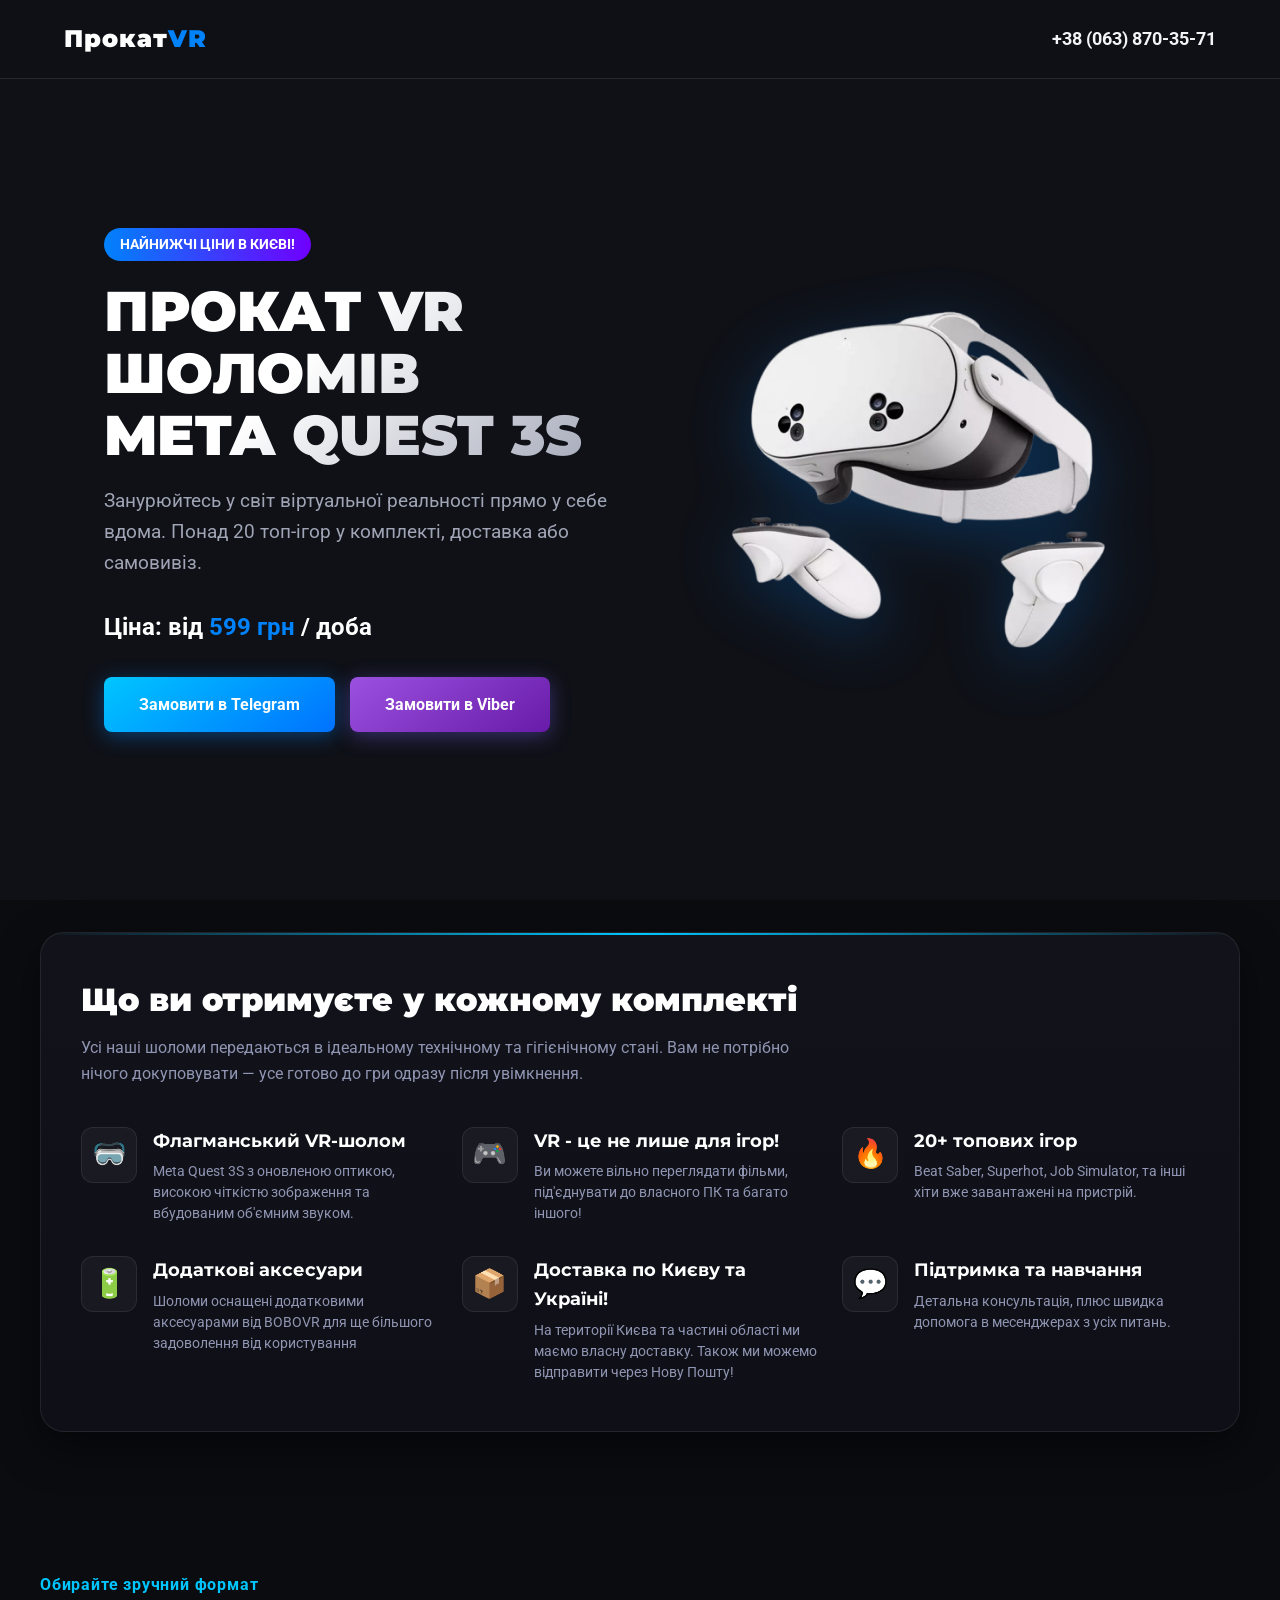
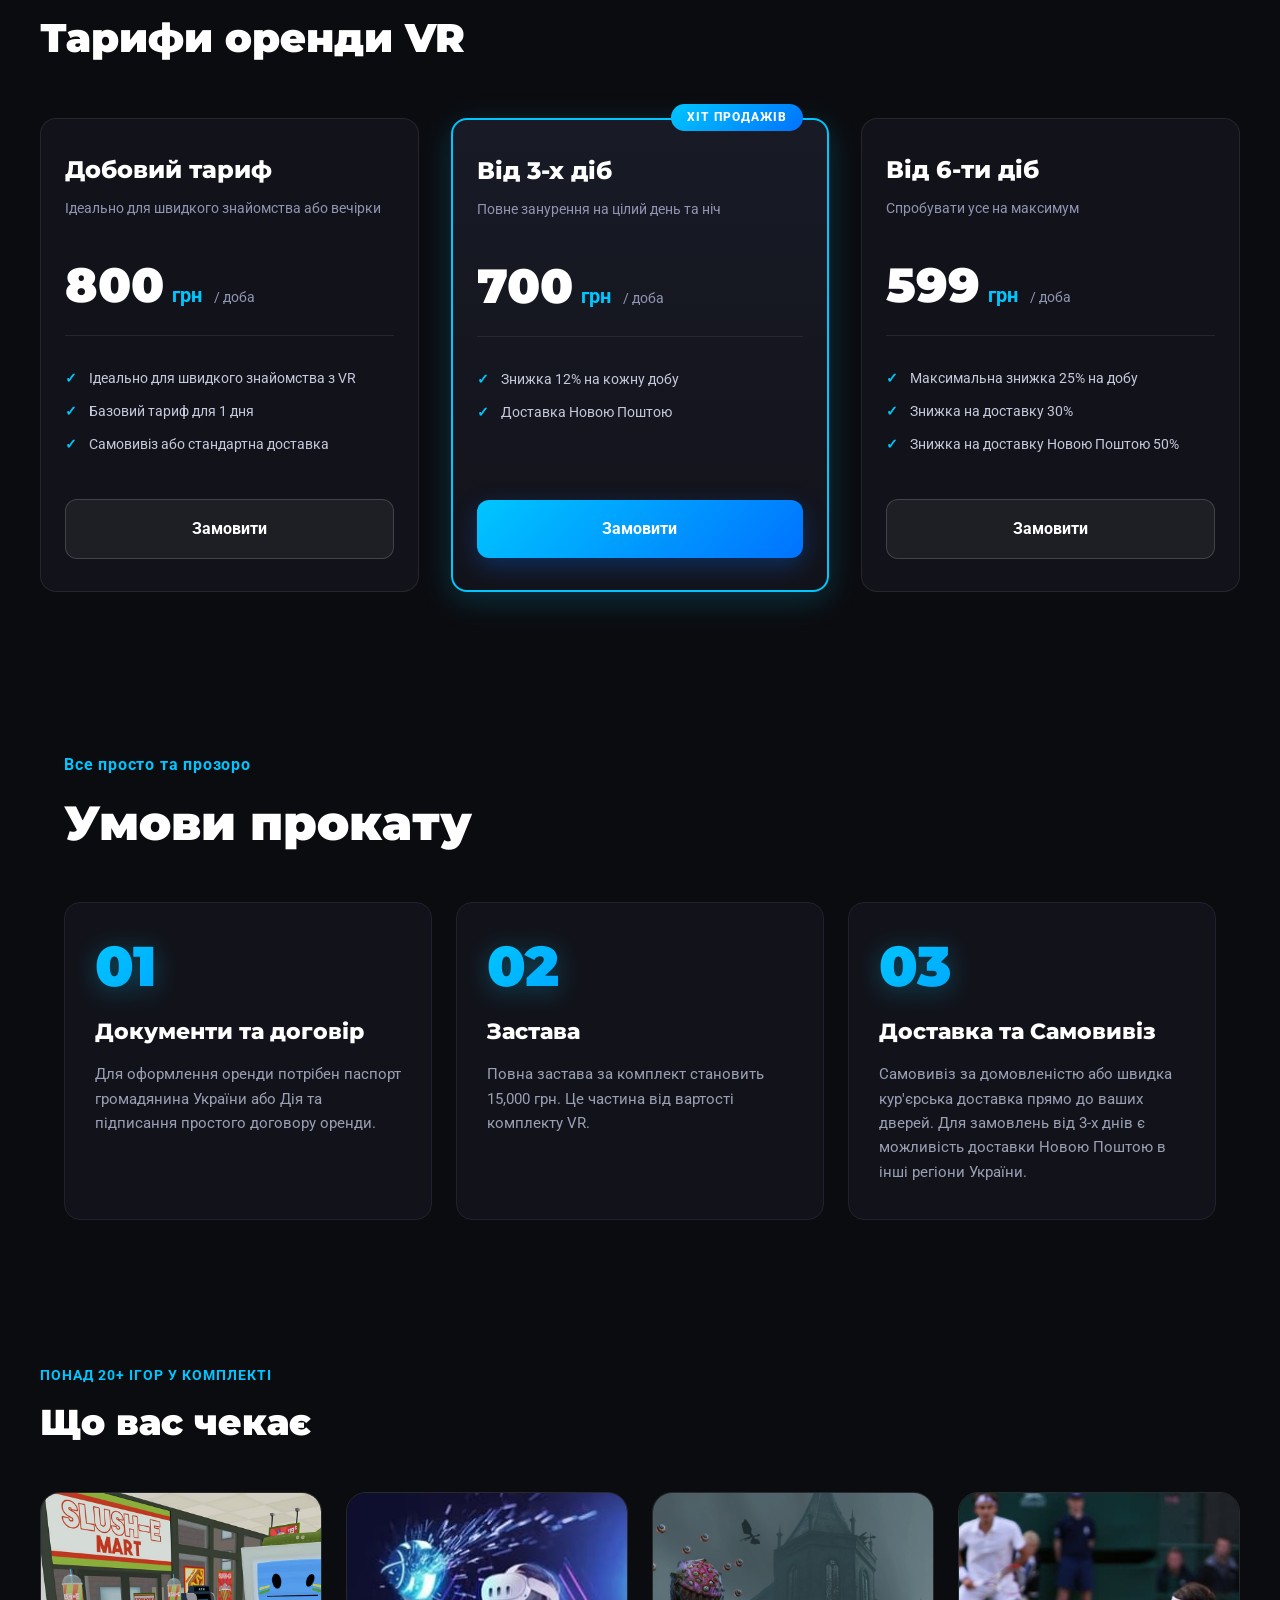
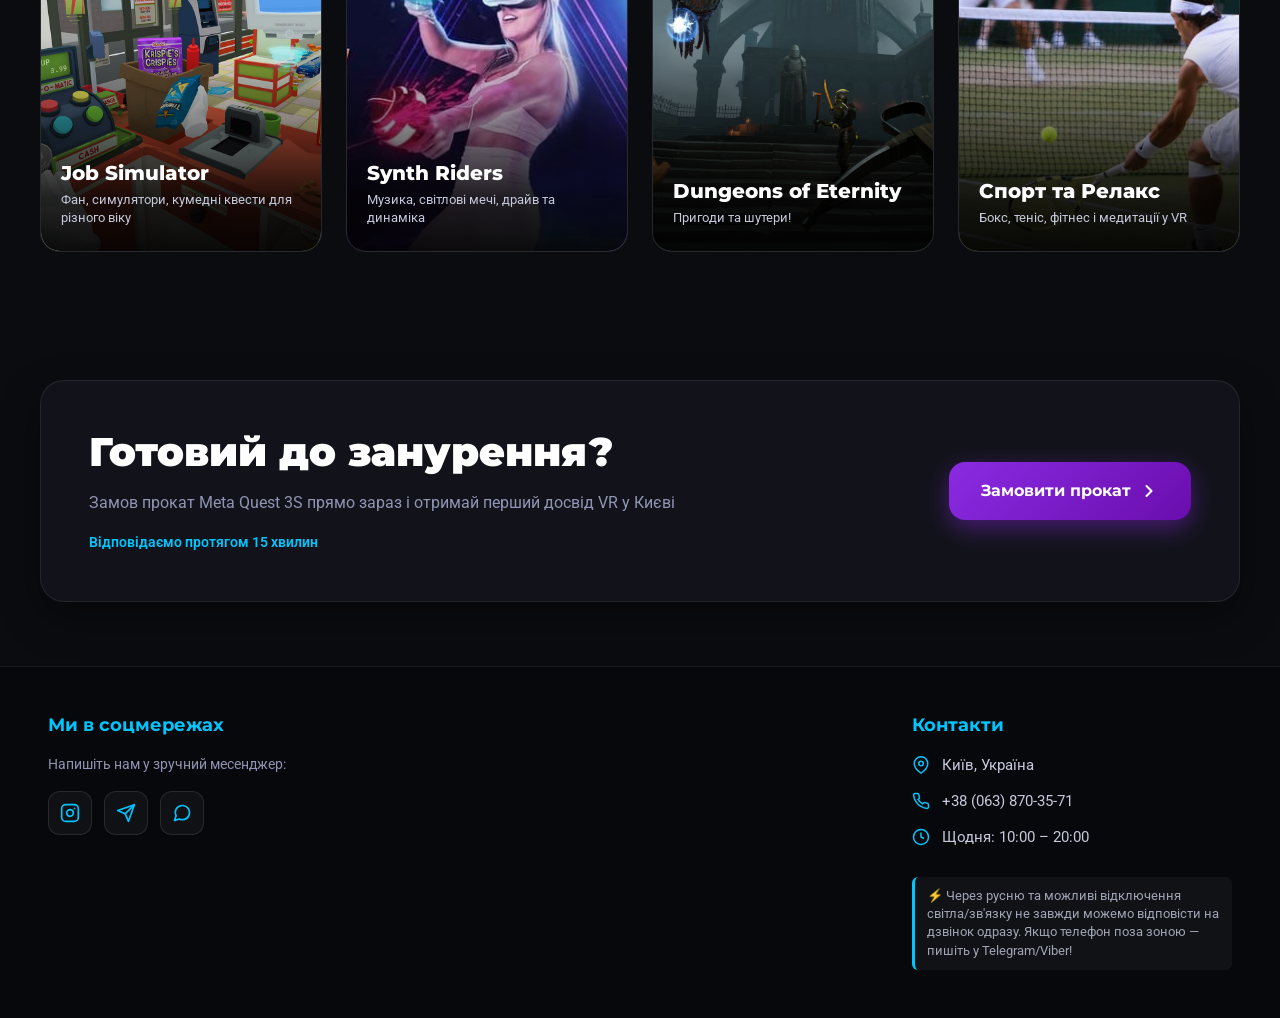
==== commit 430d13a8: "fix" ====
--- a/index.html
+++ b/index.html
@@ -29,7 +29,7 @@
   <header>
     <div class="logo">Прокат<span>VR</span></div>
     <!-- Вкажіть ваш номер телефону -->
-    <a href="tel:+380638703571" class="header-phone" onclick="gtag('event', 'click_phone', {'event_category': 'contact'});"></a>>+38 (063) 870-35-71</a>
+    <a href="tel:+380638703571" class="header-phone" onclick="gtag('event', 'click_telegram', {'event_category': 'phone'});">+38 (063) 870-35-71</a>
   </header>
 
   <!-- Головний екран -->
@@ -154,7 +154,7 @@
             <li>Самовивіз або стандартна доставка</li>
 
           </ul>
-          <a href="#hero" class="btn btn-card-secondary">Замовити</a>
+          <a href="#hero" class="btn btn-card-secondary" onclick="gtag('event', 'click_telegram', {'event_category': 'up-button'});">Замовити</a>
         </div>
 
 
@@ -177,7 +177,7 @@
             <li>Знижка 12% на кожну добу</li>
             <li>Доставка Новою Поштою</li>
           </ul>
-          <a href="#hero" class="btn btn-card-primary">Замовити</a>
+          <a href="#hero" class="btn btn-card-primary" onclick="gtag('event', 'click_telegram', {'event_category': 'up-button'});">Замовити</a>
         </div>
 
 
@@ -199,7 +199,7 @@
             <li>Знижка на доставку Новою Поштою 50%</li>
 
           </ul>
-          <a href="#hero" class="btn btn-card-secondary">Замовити</a>
+          <a href="#hero" class="btn btn-card-secondary" onclick="gtag('event', 'click_telegram', {'event_category': 'up-button'});">Замовити</a>
         </div>
 
       </div>
@@ -303,7 +303,7 @@
         <span class="cta-status">Відповідаємо протягом 15 хвилин</span>
       </div>
       <div class="cta-action">
-        <a href="#hero" class="btn btn-cta" onclick="gtag('event', 'click_telegram', {'event_category': 'order'});">
+        <a href="#hero" class="btn btn-cta" onclick="gtag('event', 'click_telegram', {'event_category': 'up-button'});">
           Замовити прокат
           <svg width="20" height="20" viewBox="0 0 24 24" fill="none" stroke="currentColor" stroke-width="2.5"
             stroke-linecap="round" stroke-linejoin="round">
@@ -325,7 +325,7 @@
                 <p class="footer-subtext">Напишіть нам у зручний месенджер:</p>
                 <div class="footer-socials">
                     <!-- Instagram -->
-                    <a href="https://instagram.com/prokatvr_kyiv" target="_blank" class="social-btn social-insta" aria-label="Instagram" onclick="gtag('event', 'click_viber', {'event_category': 'instagram'});">
+                    <a href="https://instagram.com/prokatvr_kyiv" target="_blank" class="social-btn social-insta" aria-label="Instagram" onclick="gtag('event', 'click_telegram', {'event_category': 'instagram'});">
                         <svg width="20" height="20" viewBox="0 0 24 24" fill="none" stroke="currentColor" stroke-width="2" stroke-linecap="round" stroke-linejoin="round">
                             <rect x="2" y="2" width="20" height="20" rx="5" ry="5"></rect>
                             <path d="M16 11.37A4 4 0 1 1 12.63 8 4 4 0 0 1 16 11.37z"></path>
@@ -333,14 +333,14 @@
                         </svg>
                     </a>
                     <!-- Telegram -->
-                    <a href="https://t.me/prokatVR_Kyiv" target="_blank" class="social-btn social-tg" aria-label="Telegram" onclick="gtag('event', 'click_viber', {'event_category': 'messenger'});">
+                    <a href="https://t.me/prokatVR_Kyiv" target="_blank" class="social-btn social-tg" aria-label="Telegram" onclick="gtag('event', 'click_telegram', {'event_category': 'messenger'});">
                         <svg width="20" height="20" viewBox="0 0 24 24" fill="none" stroke="currentColor" stroke-width="2" stroke-linecap="round" stroke-linejoin="round">
                             <line x1="22" y1="2" x2="11" y2="13"></line>
                             <polygon points="22 2 15 22 11 13 2 9 22 2"></polygon>
                         </svg>
                     </a>
                     <!-- Viber -->
-                    <a href="viber://chat?number=%2B380638703571" target="_blank" class="social-btn social-viber" aria-label="Viber" onclick="gtag('event', 'click_viber', {'event_category': 'messenger'});">
+                    <a href="viber://chat?number=%2B380638703571" target="_blank" class="social-btn social-viber" aria-label="Viber" onclick="gtag('event', 'click_telegram', {'event_category': 'messenger'});">
                         <svg width="20" height="20" viewBox="0 0 24 24" fill="none" stroke="currentColor" stroke-width="2" stroke-linecap="round" stroke-linejoin="round">
                             <path d="M21 11.5a8.38 8.38 0 0 1-.9 3.8 8.5 8.5 0 0 1-7.6 4.7 8.38 8.38 0 0 1-3.8-.9L3 21l1.9-5.7a8.38 8.38 0 0 1-.9-3.8 8.5 8.5 0 0 1 4.7-7.6 8.38 8.38 0 0 1 3.8-.9h.5a8.48 8.48 0 0 1 8 8v.5z"></path>
                         </svg>
@@ -358,7 +358,7 @@
                     </li>
                     <li>
                         <svg width="18" height="18" viewBox="0 0 24 24" fill="none" stroke="currentColor" stroke-width="2"><path d="M22 16.92v3a2 2 0 0 1-2.18 2 19.79 19.79 0 0 1-8.63-3.07 19.5 19.5 0 0 1-6-6 19.79 19.79 0 0 1-3.07-8.67A2 2 0 0 1 4.11 2h3a2 2 0 0 1 2 1.72 12.84 12.84 0 0 0 .7 2.81 2 2 0 0 1-.45 2.11L8.09 9.91a16 16 0 0 0 6 6l1.27-1.27a2 2 0 0 1 2.11-.45 12.84 12.84 0 0 0 2.81.7A2 2 0 0 1 22 16.92z"></path></svg>
-                        <a href="tel:+380638703571" onclick="gtag('event', 'click_phone', {'event_category': 'contact'});"></a>>+38 (063) 870-35-71</a>
+                        <a href="tel:+380638703571" onclick="gtag('event', 'click_telegram', {'event_category': 'phone'});">+38 (063) 870-35-71</a>
                     </li>
                     <li>
                         <svg width="18" height="18" viewBox="0 0 24 24" fill="none" stroke="currentColor" stroke-width="2"><circle cx="12" cy="12" r="10"></circle><polyline points="12 6 12 12 16 14"></polyline></svg>
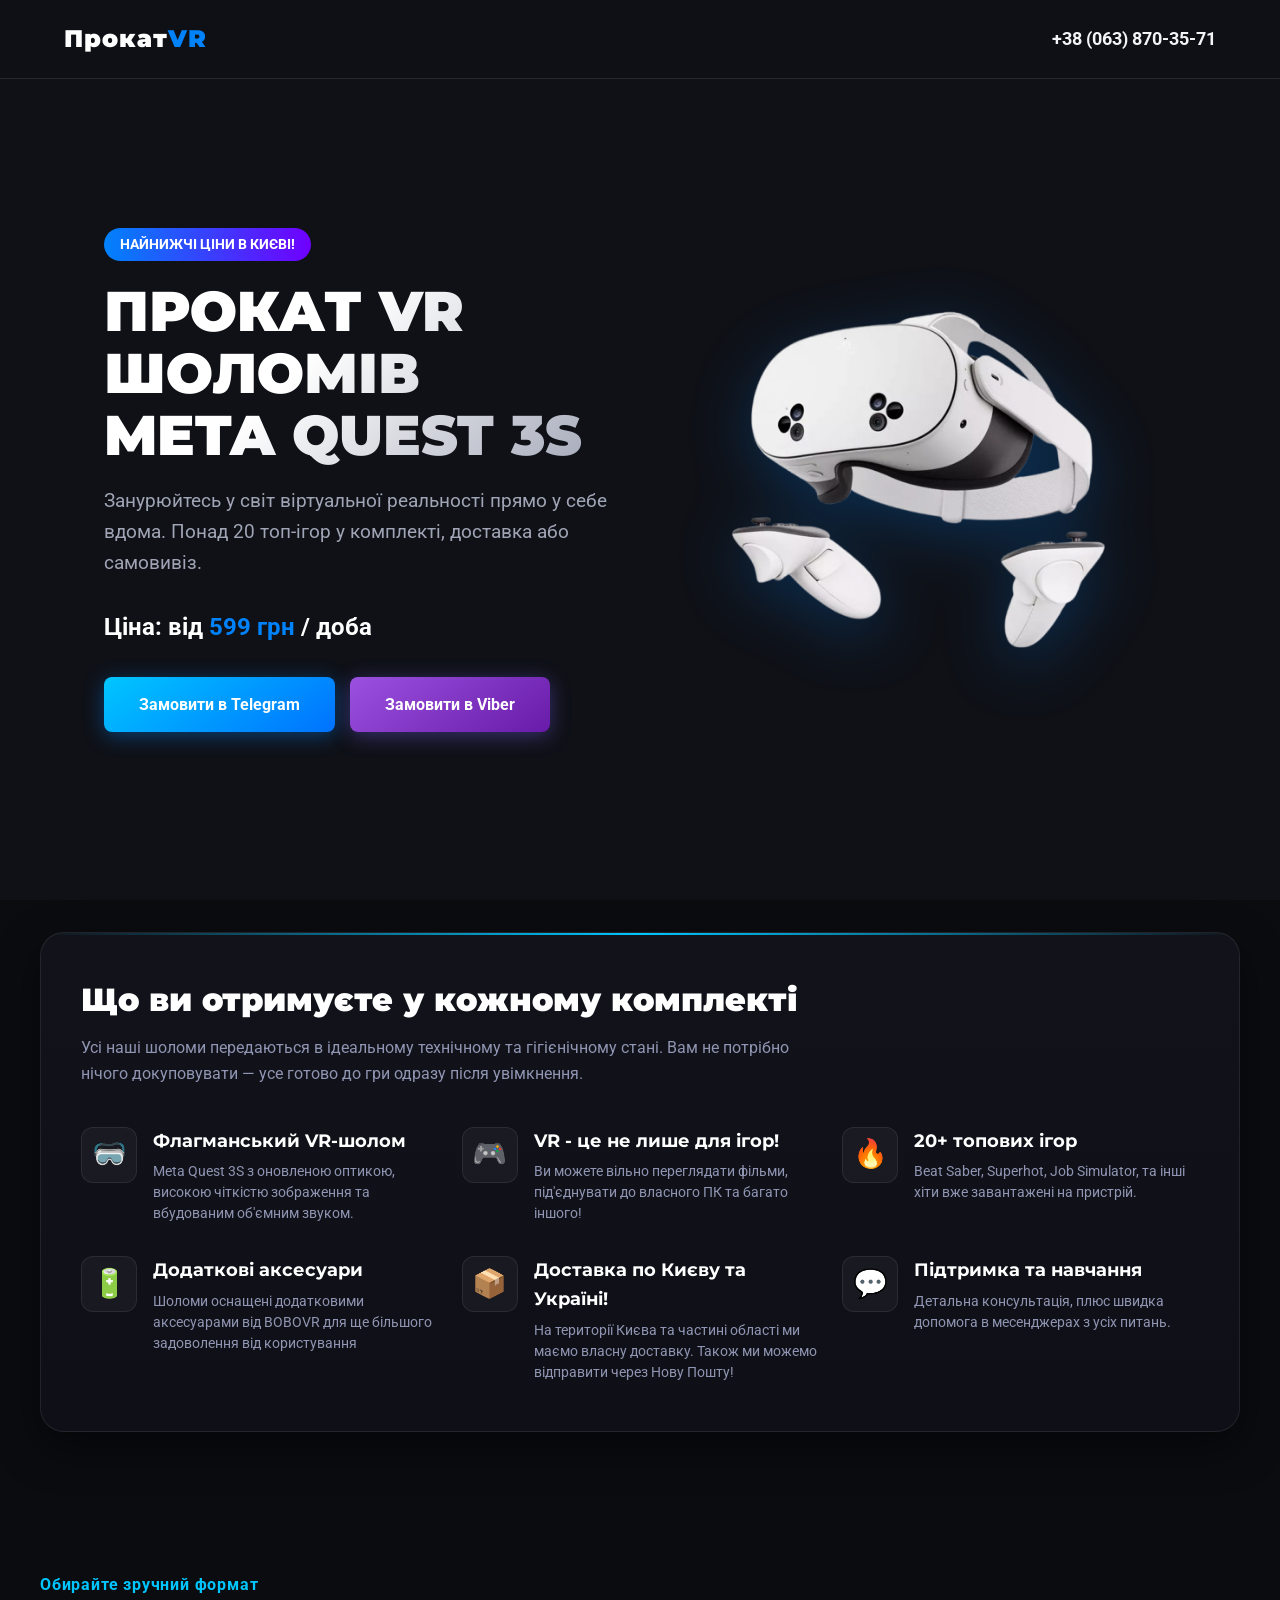
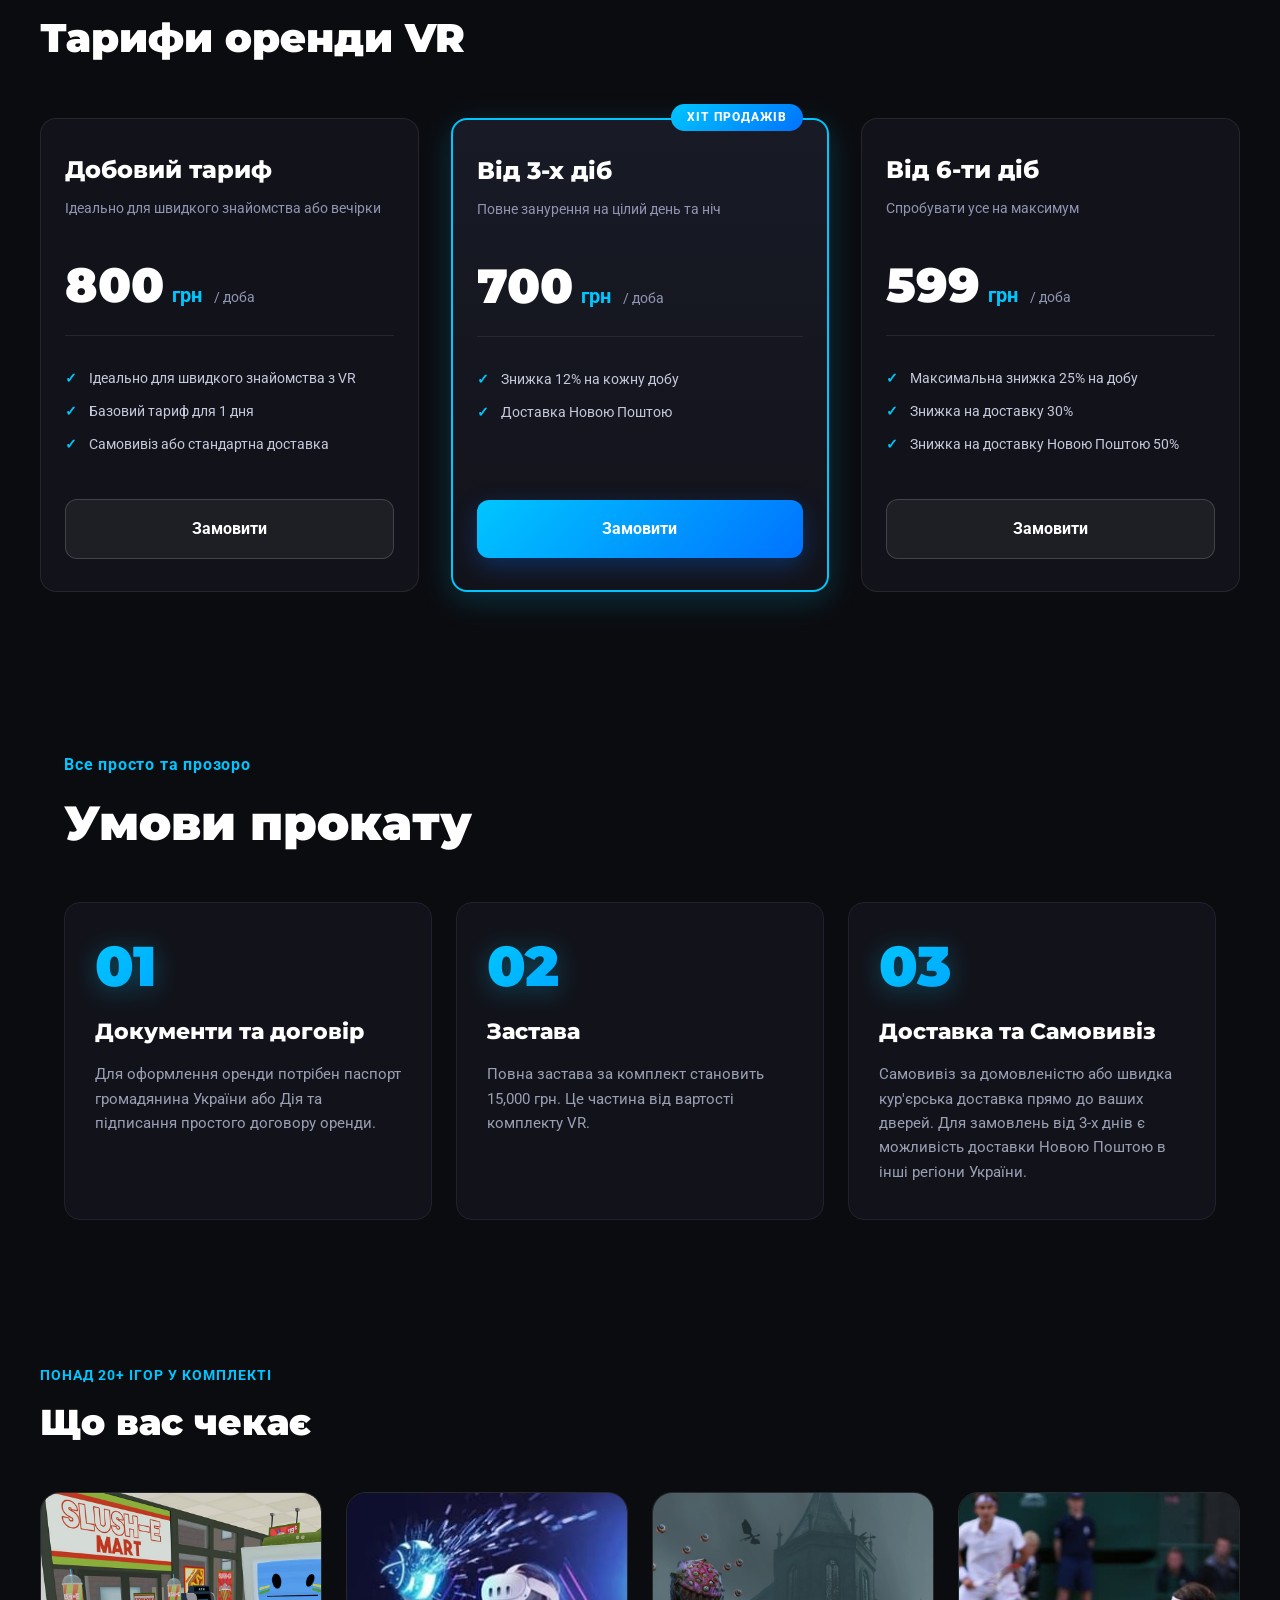
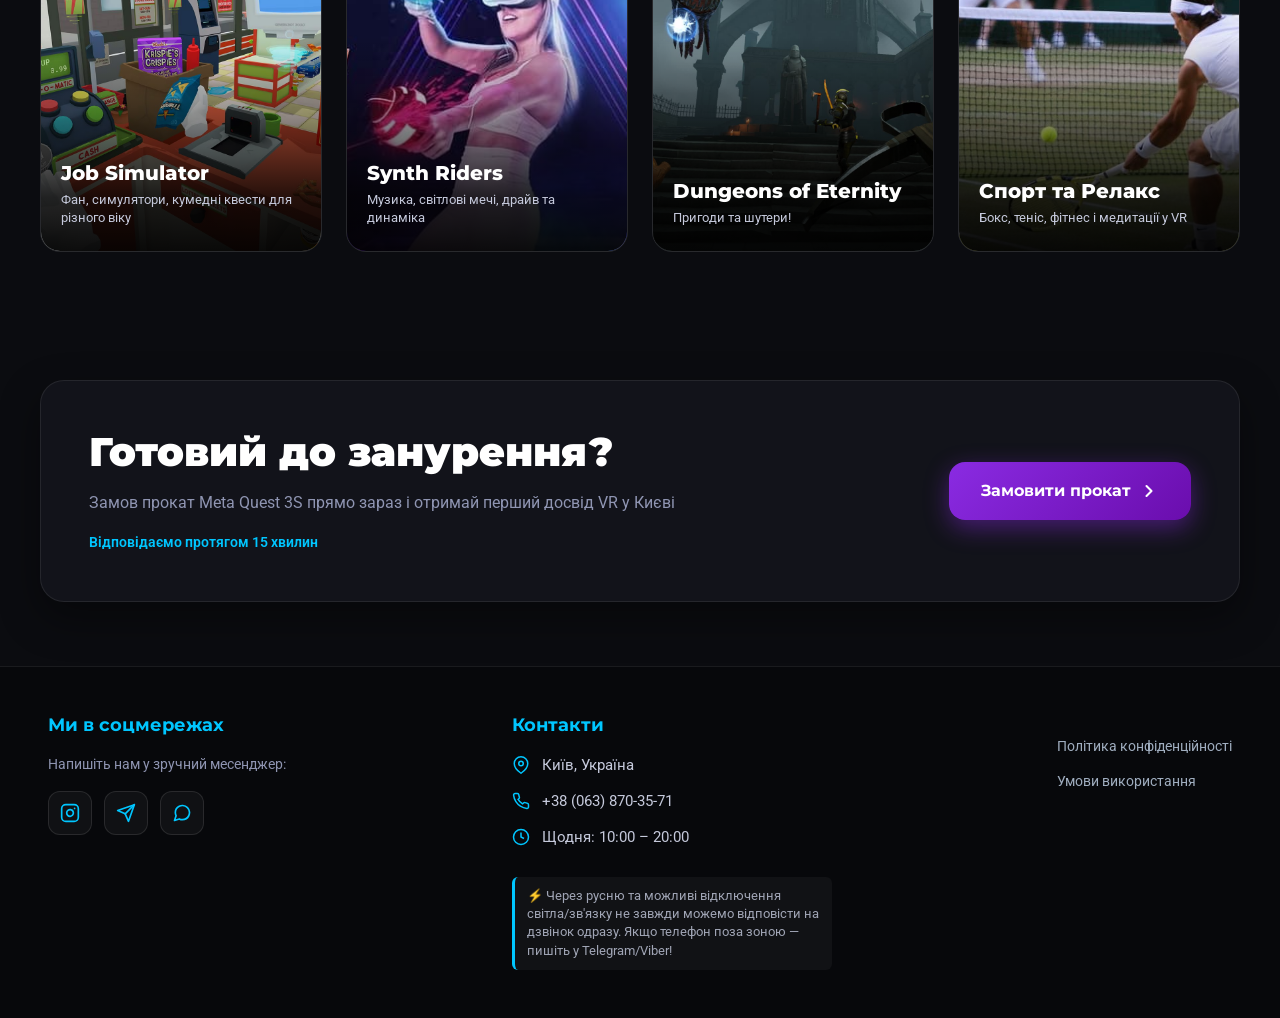
==== commit 2508d029: "Add legal pages, SEO tags, favicon and analytics" ====
--- a/index.html
+++ b/index.html
@@ -5,23 +5,51 @@
   <meta charset="UTF-8">
   <meta name="viewport" content="width=device-width, initial-scale=1.0">
   <title>Прокат VR шолома Київ</title>
+  <link rel="icon" type="image/png" href="/favicon.jpg">
+  <link rel="apple-touch-icon" href="/favicon.jpg">
   <link rel="preconnect" href="https://fonts.googleapis.com">
   <link rel="preconnect" href="https://fonts.gstatic.com" crossorigin>
-
+  <link rel="canonical" href="https://prokat-vr.store/">
+  <meta name="description"
+    content="Оренда та прокат VR-шоломів у Києві. Понад 20 топових ігор у комплекті, доставка до дверей або самовивіз. Від 599 грн/доба.">
   <link
     href="https://fonts.googleapis.com/css2?family=Montserrat:wght@800;900&family=Roboto:wght@400;500;700&display=swap"
     rel="stylesheet">
   <link rel="stylesheet" href="styles.css">
+  <script type="application/ld+json">
+{
+  "@context": "https://schema.org",
+  "@type": "LocalBusiness",
+  "name": "Прокат VR Meta Quest 3S Київ",
+  "image": "https://prokat-vr.store/og-image.jpg",
+  "url": "https://prokat-vr.store",
+  "telephone": "+380638703571",
+  "priceRange": "599 - 800 UAH",
+  "address": {
+    "@type": "PostalAddress",
+    "addressLocality": "Київ",
+    "addressCountry": "UA"
+  },
+  "openingHoursSpecification": {
+    "@type": "OpeningHoursSpecification",
+    "dayOfWeek": [
+      "Monday", "Tuesday", "Wednesday", "Thursday", "Friday", "Saturday", "Sunday"
+    ],
+    "opens": "10:00",
+    "closes": "20:00"
+  }
+}
+</script>
+  <script async src="https://www.googletagmanager.com/gtag/js?id=G-33QW8CM693"></script>
+  <script>
+    window.dataLayer = window.dataLayer || [];
+    function gtag() { dataLayer.push(arguments); }
+    gtag('js', new Date());
+
+    gtag('config', 'G-33QW8CM693');
+  </script>
 </head>
 <!-- Google tag (gtag.js) -->
-<script async src="https://www.googletagmanager.com/gtag/js?id=G-33QW8CM693"></script>
-<script>
-  window.dataLayer = window.dataLayer || [];
-  function gtag(){dataLayer.push(arguments);}
-  gtag('js', new Date());
-
-  gtag('config', 'G-33QW8CM693');
-</script>
 
 <body>
 
@@ -29,7 +57,8 @@
   <header>
     <div class="logo">Прокат<span>VR</span></div>
     <!-- Вкажіть ваш номер телефону -->
-    <a href="tel:+380638703571" class="header-phone" onclick="gtag('event', 'click_telegram', {'event_category': 'phone'});">+38 (063) 870-35-71</a>
+    <a href="tel:+380638703571" class="header-phone"
+      onclick="gtag('event', 'click_phone', {'event_category': 'phone'});">+38 (063) 870-35-71</a>
   </header>
 
   <!-- Головний екран -->
@@ -46,8 +75,10 @@
 
       <div class="btn-group">
         <!-- Посилання на ваші месенджери або дзвінок -->
-        <a href="https://t.me/prokatVR_Kyiv" target="_blank" class="btn btn-primary" onclick="gtag('event', 'click_telegram', {'event_category': 'messenger'});">Замовити в Telegram</a>
-        <a href="viber://chat?number=%2B380638703571" target="_blank" class="btn btn-red" onclick="gtag('event', 'click_telegram', {'event_category': 'messenger'});">Замовити в Viber</a>
+        <a href="https://t.me/prokatVR_Kyiv" target="_blank" class="btn btn-primary"
+          onclick="gtag('event', 'click_telegram', {'event_category': 'messenger'});">Замовити в Telegram</a>
+        <a href="viber://chat?number=%2B380638703571" target="_blank" class="btn btn-red"
+          onclick="gtag('event', 'click_viber', {'event_category': 'messenger'});">Замовити в Viber</a>
       </div>
 
     </div>
@@ -154,7 +185,8 @@
             <li>Самовивіз або стандартна доставка</li>
 
           </ul>
-          <a href="#hero" class="btn btn-card-secondary" onclick="gtag('event', 'click_telegram', {'event_category': 'up-button'});">Замовити</a>
+          <a href="#hero" class="btn btn-card-secondary"
+            onclick="gtag('event', 'up-button', {'event_category': 'up-button'});">Замовити</a>
         </div>
 
 
@@ -177,7 +209,8 @@
             <li>Знижка 12% на кожну добу</li>
             <li>Доставка Новою Поштою</li>
           </ul>
-          <a href="#hero" class="btn btn-card-primary" onclick="gtag('event', 'click_telegram', {'event_category': 'up-button'});">Замовити</a>
+          <a href="#hero" class="btn btn-card-primary"
+            onclick="gtag('event', 'up-button', {'event_category': 'up-button'});">Замовити</a>
         </div>
 
 
@@ -199,7 +232,8 @@
             <li>Знижка на доставку Новою Поштою 50%</li>
 
           </ul>
-          <a href="#hero" class="btn btn-card-secondary" onclick="gtag('event', 'click_telegram', {'event_category': 'up-button'});">Замовити</a>
+          <a href="#hero" class="btn btn-card-secondary"
+            onclick="gtag('event', 'up-button', {'event_category': 'up-button'});">Замовити</a>
         </div>
 
       </div>
@@ -303,7 +337,7 @@
         <span class="cta-status">Відповідаємо протягом 15 хвилин</span>
       </div>
       <div class="cta-action">
-        <a href="#hero" class="btn btn-cta" onclick="gtag('event', 'click_telegram', {'event_category': 'up-button'});">
+        <a href="#hero" class="btn btn-cta" onclick="gtag('event', 'up-button', {'event_category': 'up-button'});">
           Замовити прокат
           <svg width="20" height="20" viewBox="0 0 24 24" fill="none" stroke="currentColor" stroke-width="2.5"
             stroke-linecap="round" stroke-linejoin="round">
@@ -315,63 +349,87 @@
   </section>
 
   <!-- Контакти / Футер -->
-<footer class="footer">
+  <footer class="footer">
     <div class="footer-container">
-        <div class="footer-main">
-            
-            <!-- Ліва колонка: Соцмережі та месенджери -->
-            <div class="footer-col">
-                <h3 class="footer-heading">Ми в соцмережах</h3>
-                <p class="footer-subtext">Напишіть нам у зручний месенджер:</p>
-                <div class="footer-socials">
-                    <!-- Instagram -->
-                    <a href="https://instagram.com/prokatvr_kyiv" target="_blank" class="social-btn social-insta" aria-label="Instagram" onclick="gtag('event', 'click_telegram', {'event_category': 'instagram'});">
-                        <svg width="20" height="20" viewBox="0 0 24 24" fill="none" stroke="currentColor" stroke-width="2" stroke-linecap="round" stroke-linejoin="round">
-                            <rect x="2" y="2" width="20" height="20" rx="5" ry="5"></rect>
-                            <path d="M16 11.37A4 4 0 1 1 12.63 8 4 4 0 0 1 16 11.37z"></path>
-                            <line x1="17.5" y1="6.5" x2="17.51" y2="6.5"></line>
-                        </svg>
-                    </a>
-                    <!-- Telegram -->
-                    <a href="https://t.me/prokatVR_Kyiv" target="_blank" class="social-btn social-tg" aria-label="Telegram" onclick="gtag('event', 'click_telegram', {'event_category': 'messenger'});">
-                        <svg width="20" height="20" viewBox="0 0 24 24" fill="none" stroke="currentColor" stroke-width="2" stroke-linecap="round" stroke-linejoin="round">
-                            <line x1="22" y1="2" x2="11" y2="13"></line>
-                            <polygon points="22 2 15 22 11 13 2 9 22 2"></polygon>
-                        </svg>
-                    </a>
-                    <!-- Viber -->
-                    <a href="viber://chat?number=%2B380638703571" target="_blank" class="social-btn social-viber" aria-label="Viber" onclick="gtag('event', 'click_telegram', {'event_category': 'messenger'});">
-                        <svg width="20" height="20" viewBox="0 0 24 24" fill="none" stroke="currentColor" stroke-width="2" stroke-linecap="round" stroke-linejoin="round">
-                            <path d="M21 11.5a8.38 8.38 0 0 1-.9 3.8 8.5 8.5 0 0 1-7.6 4.7 8.38 8.38 0 0 1-3.8-.9L3 21l1.9-5.7a8.38 8.38 0 0 1-.9-3.8 8.5 8.5 0 0 1 4.7-7.6 8.38 8.38 0 0 1 3.8-.9h.5a8.48 8.48 0 0 1 8 8v.5z"></path>
-                        </svg>
-                    </a>
-                </div>
-            </div>
-
-            <!-- Права колонка: Контакти -->
-            <div class="footer-col">
-                <h3 class="footer-heading">Контакти</h3>
-                <ul class="footer-contacts">
-                    <li>
-                        <svg width="18" height="18" viewBox="0 0 24 24" fill="none" stroke="currentColor" stroke-width="2"><path d="M21 10c0 7-9 13-9 13s-9-6-9-13a9 9 0 0 1 18 0z"></path><circle cx="12" cy="10" r="3"></circle></svg>
-                        <span>Київ, Україна</span>
-                    </li>
-                    <li>
-                        <svg width="18" height="18" viewBox="0 0 24 24" fill="none" stroke="currentColor" stroke-width="2"><path d="M22 16.92v3a2 2 0 0 1-2.18 2 19.79 19.79 0 0 1-8.63-3.07 19.5 19.5 0 0 1-6-6 19.79 19.79 0 0 1-3.07-8.67A2 2 0 0 1 4.11 2h3a2 2 0 0 1 2 1.72 12.84 12.84 0 0 0 .7 2.81 2 2 0 0 1-.45 2.11L8.09 9.91a16 16 0 0 0 6 6l1.27-1.27a2 2 0 0 1 2.11-.45 12.84 12.84 0 0 0 2.81.7A2 2 0 0 1 22 16.92z"></path></svg>
-                        <a href="tel:+380638703571" onclick="gtag('event', 'click_telegram', {'event_category': 'phone'});">+38 (063) 870-35-71</a>
-                    </li>
-                    <li>
-                        <svg width="18" height="18" viewBox="0 0 24 24" fill="none" stroke="currentColor" stroke-width="2"><circle cx="12" cy="12" r="10"></circle><polyline points="12 6 12 12 16 14"></polyline></svg>
-                        <span>Щодня: 10:00 – 20:00</span>
-                    </li>
-                </ul>
-                <p class="footer-notice">
-                ⚡ Через русню та можливі відключення світла/зв'язку не завжди можемо відповісти на дзвінок одразу. Якщо телефон поза зоною — пишіть у Telegram/Viber!</p>
-            </div>
-
-        </div>
-    </div>
-</footer>
+      <div class="footer-main">
+
+        <!-- Ліва колонка: Соцмережі та месенджери -->
+        <div class="footer-col">
+          <h3 class="footer-heading">Ми в соцмережах</h3>
+          <p class="footer-subtext">Напишіть нам у зручний месенджер:</p>
+          <div class="footer-socials">
+            <!-- Instagram -->
+            <a href="https://instagram.com/prokatvr.kyiv" target="_blank" class="social-btn social-insta"
+              aria-label="Instagram" onclick="gtag('event', 'click_instagram', {'event_category': 'messenger'});">
+              <svg width="20" height="20" viewBox="0 0 24 24" fill="none" stroke="currentColor" stroke-width="2"
+                stroke-linecap="round" stroke-linejoin="round">
+                <rect x="2" y="2" width="20" height="20" rx="5" ry="5"></rect>
+                <path d="M16 11.37A4 4 0 1 1 12.63 8 4 4 0 0 1 16 11.37z"></path>
+                <line x1="17.5" y1="6.5" x2="17.51" y2="6.5"></line>
+              </svg>
+            </a>
+            <!-- Telegram -->
+            <a href="https://t.me/prokatVR_Kyiv" target="_blank" class="social-btn social-tg" aria-label="Telegram"
+              onclick="gtag('event', 'click_telegram', {'event_category': 'messenger'});">
+              <svg width="20" height="20" viewBox="0 0 24 24" fill="none" stroke="currentColor" stroke-width="2"
+                stroke-linecap="round" stroke-linejoin="round">
+                <line x1="22" y1="2" x2="11" y2="13"></line>
+                <polygon points="22 2 15 22 11 13 2 9 22 2"></polygon>
+              </svg>
+            </a>
+            <!-- Viber -->
+            <a href="viber://chat?number=%2B380638703571" target="_blank" class="social-btn social-viber"
+              aria-label="Viber" onclick="gtag('event', 'click_viber', {'event_category': 'messenger'});">
+              <svg width="20" height="20" viewBox="0 0 24 24" fill="none" stroke="currentColor" stroke-width="2"
+                stroke-linecap="round" stroke-linejoin="round">
+                <path
+                  d="M21 11.5a8.38 8.38 0 0 1-.9 3.8 8.5 8.5 0 0 1-7.6 4.7 8.38 8.38 0 0 1-3.8-.9L3 21l1.9-5.7a8.38 8.38 0 0 1-.9-3.8 8.5 8.5 0 0 1 4.7-7.6 8.38 8.38 0 0 1 3.8-.9h.5a8.48 8.48 0 0 1 8 8v.5z">
+                </path>
+              </svg>
+            </a>
+          </div>
+        </div>
+
+        <!-- Права колонка: Контакти -->
+        <div class="footer-col">
+          <h3 class="footer-heading">Контакти</h3>
+          <ul class="footer-contacts">
+            <li>
+              <svg width="18" height="18" viewBox="0 0 24 24" fill="none" stroke="currentColor" stroke-width="2">
+                <path d="M21 10c0 7-9 13-9 13s-9-6-9-13a9 9 0 0 1 18 0z"></path>
+                <circle cx="12" cy="10" r="3"></circle>
+              </svg>
+              <span>Київ, Україна</span>
+            </li>
+            <li>
+              <svg width="18" height="18" viewBox="0 0 24 24" fill="none" stroke="currentColor" stroke-width="2">
+                <path
+                  d="M22 16.92v3a2 2 0 0 1-2.18 2 19.79 19.79 0 0 1-8.63-3.07 19.5 19.5 0 0 1-6-6 19.79 19.79 0 0 1-3.07-8.67A2 2 0 0 1 4.11 2h3a2 2 0 0 1 2 1.72 12.84 12.84 0 0 0 .7 2.81 2 2 0 0 1-.45 2.11L8.09 9.91a16 16 0 0 0 6 6l1.27-1.27a2 2 0 0 1 2.11-.45 12.84 12.84 0 0 0 2.81.7A2 2 0 0 1 22 16.92z">
+                </path>
+              </svg>
+              <a href="tel:+380638703571" onclick="gtag('event', 'click_phone', {'event_category': 'phone'});">+38 (063)
+                870-35-71</a>
+            </li>
+            <li>
+              <svg width="18" height="18" viewBox="0 0 24 24" fill="none" stroke="currentColor" stroke-width="2">
+                <circle cx="12" cy="12" r="10"></circle>
+                <polyline points="12 6 12 12 16 14"></polyline>
+              </svg>
+              <span>Щодня: 10:00 – 20:00</span>
+            </li>
+          </ul>
+          <p class="footer-notice">
+            ⚡ Через русню та можливі відключення світла/зв'язку не завжди можемо відповісти на дзвінок одразу. Якщо
+            телефон поза зоною — пишіть у Telegram/Viber!</p>
+        </div>
+        <div class="footer-legal">
+          <a href="/terms.html" class="footer-link">Умови використання</a>
+          <a href="/privacy.html" class="footer-link">Політика конфіденційності</a>
+        </div>
+
+      </div>
+    </div>
+  </footer>
 
 
 
--- a/styles.css
+++ b/styles.css
@@ -905,4 +905,36 @@
         flex-direction: column;
         gap: 32px;
     }
+}
+
+.footer-legal {
+      display: flex;
+    justify-content: space-around;
+    gap: 12px;
+    margin-top: 20px;
+    font-size: 14px;
+    flex-direction: column-reverse;
+    align-items: stretch;
+}
+  /* display: flex;
+  justify-content: center;
+  align-items: center;
+  gap: 12px;
+  margin-top: 20px;
+  font-size: 14px; */
+
+
+.footer-link {
+  color: #a0aec0;
+  text-decoration: none;
+  transition: color 0.3s ease;
+}
+
+.footer-link:hover {
+  color: #00f0ff; /* або #00f0ff для синьо-блакитної гами */
+  text-decoration: underline;
+}
+
+.footer-divider {
+  color: #4a5568;
 }
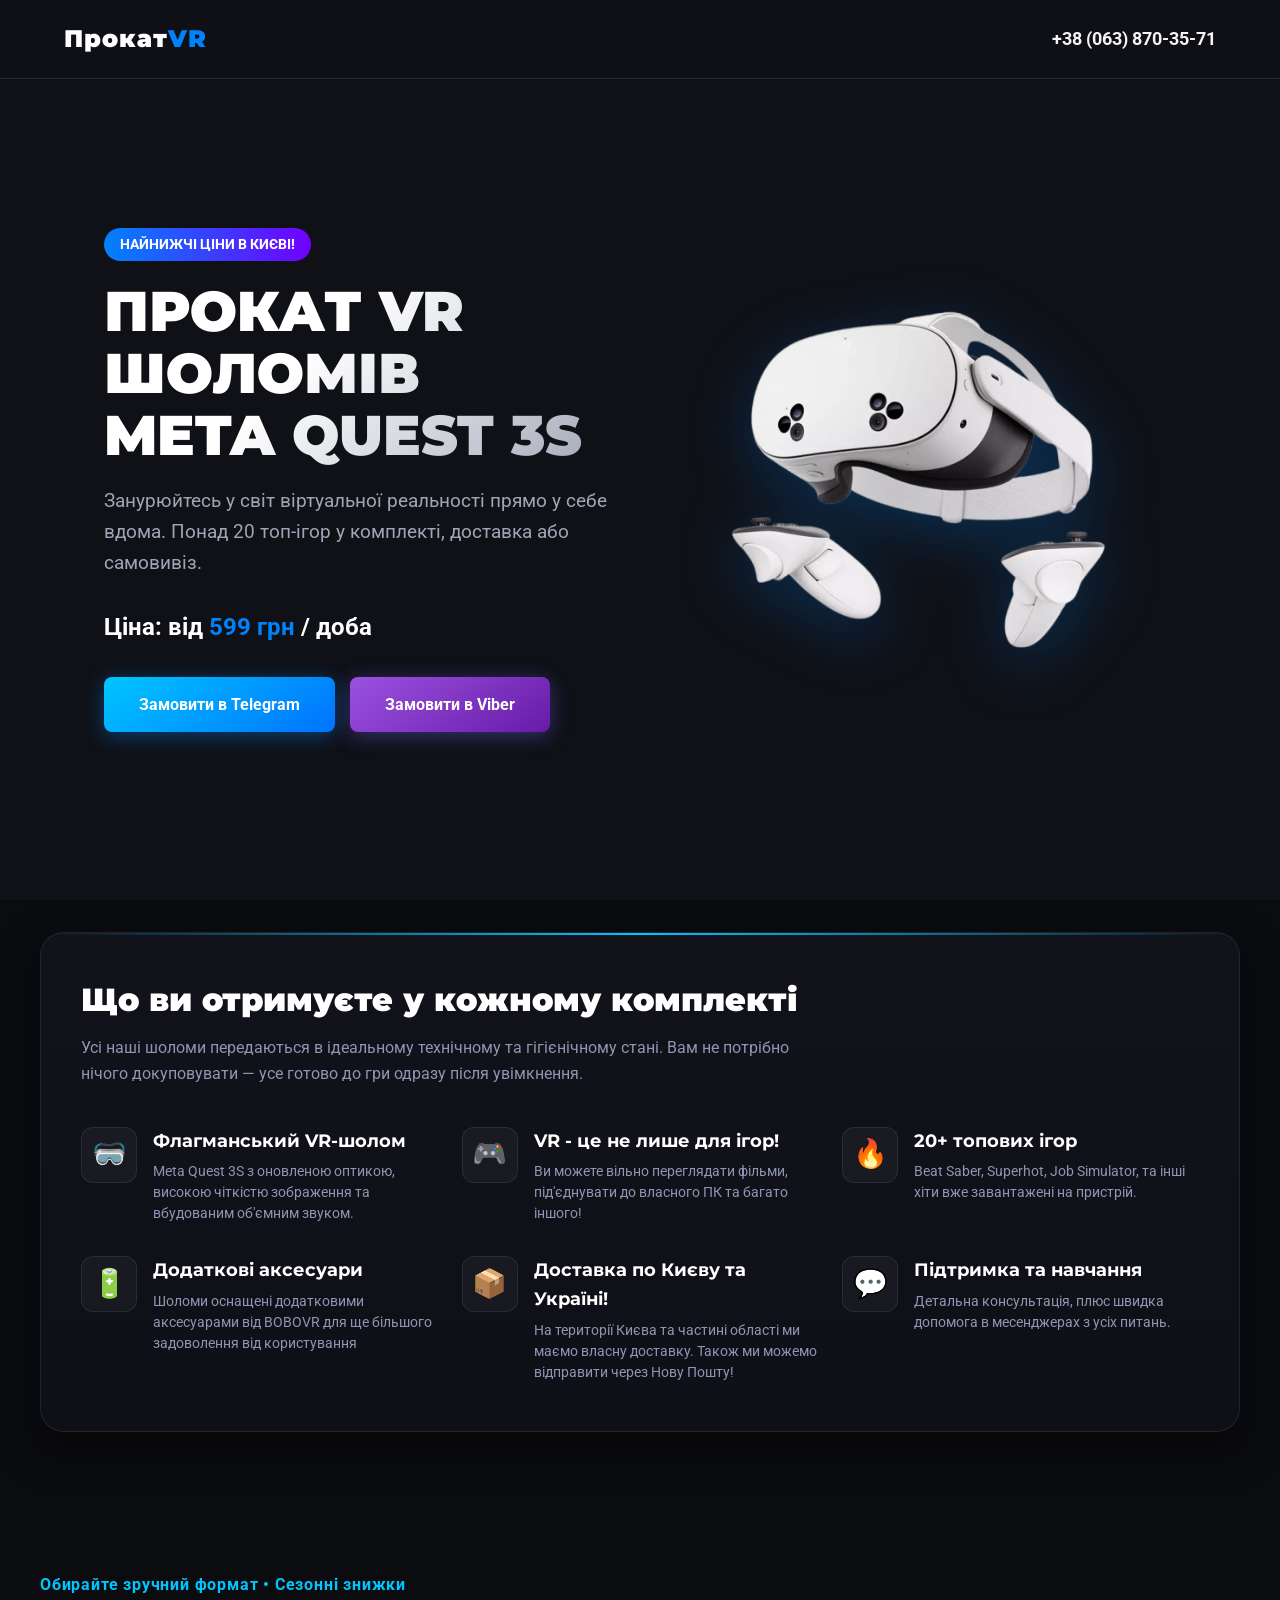
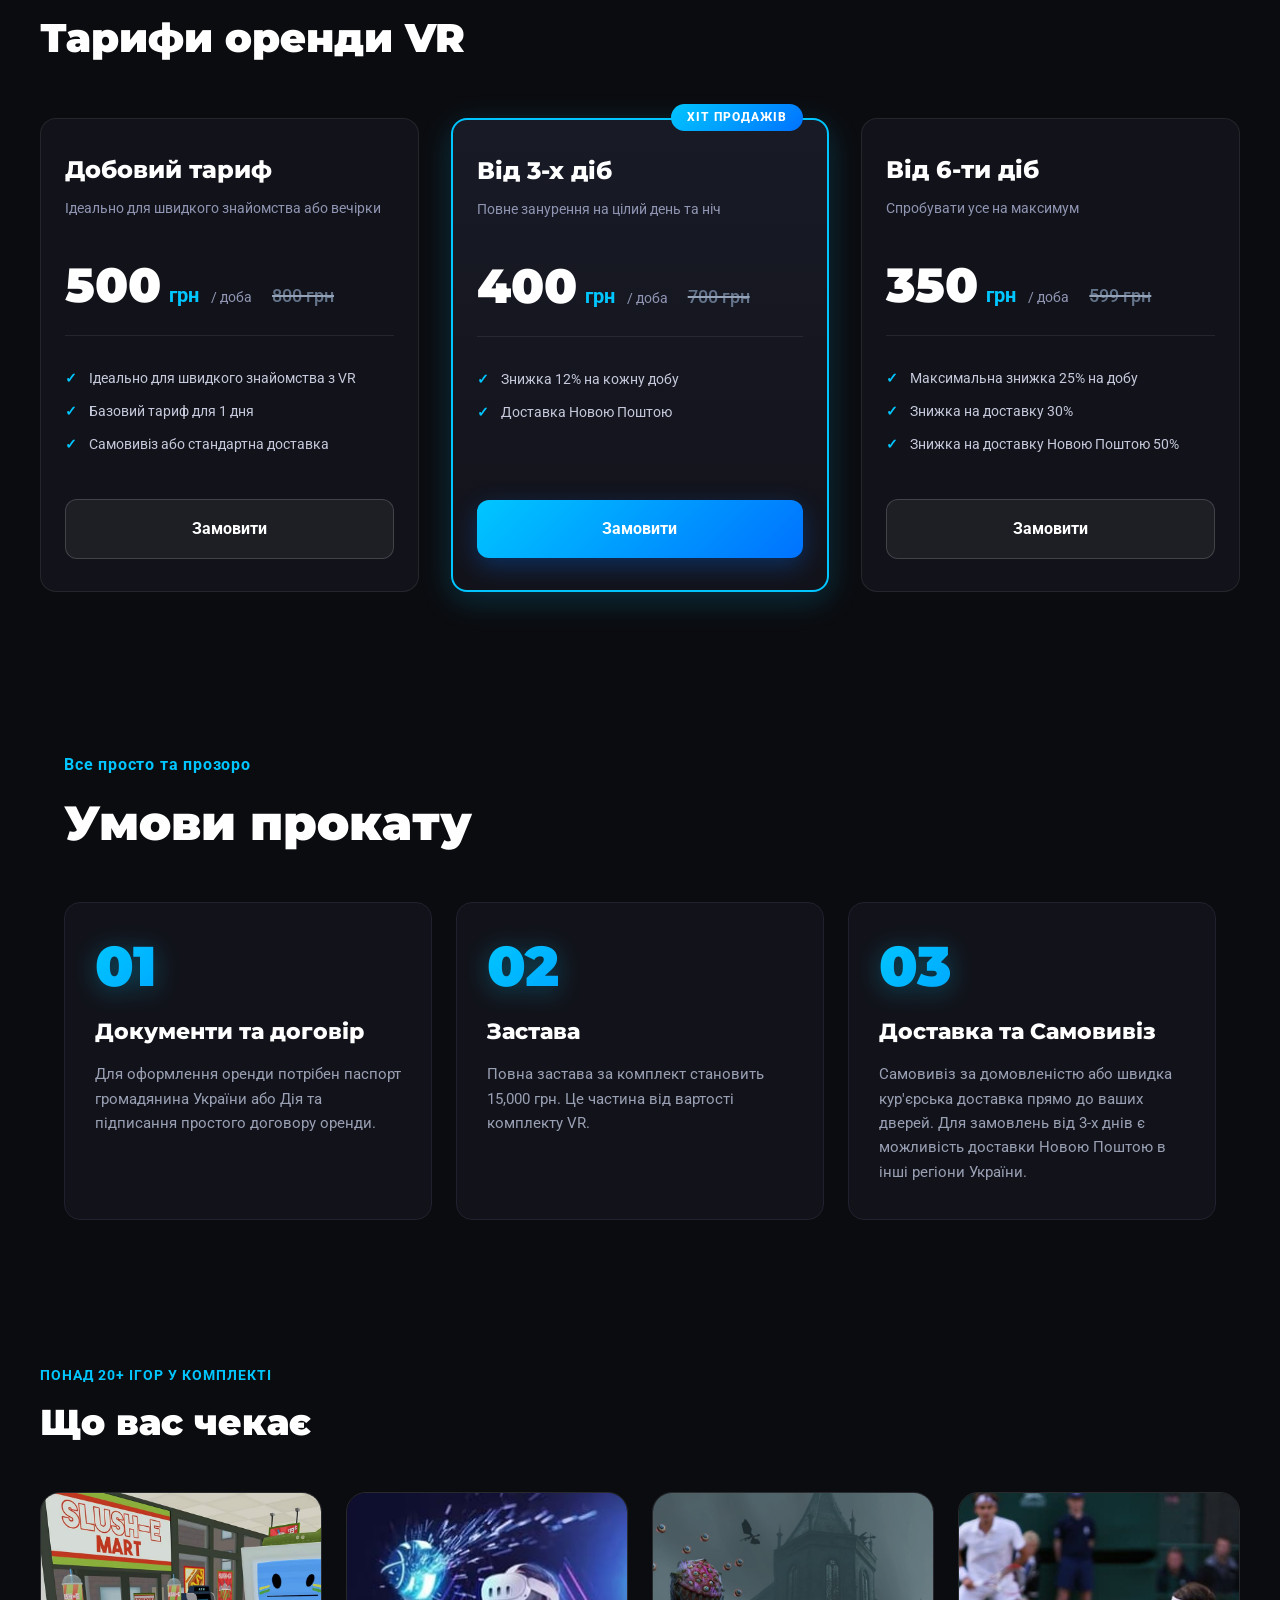
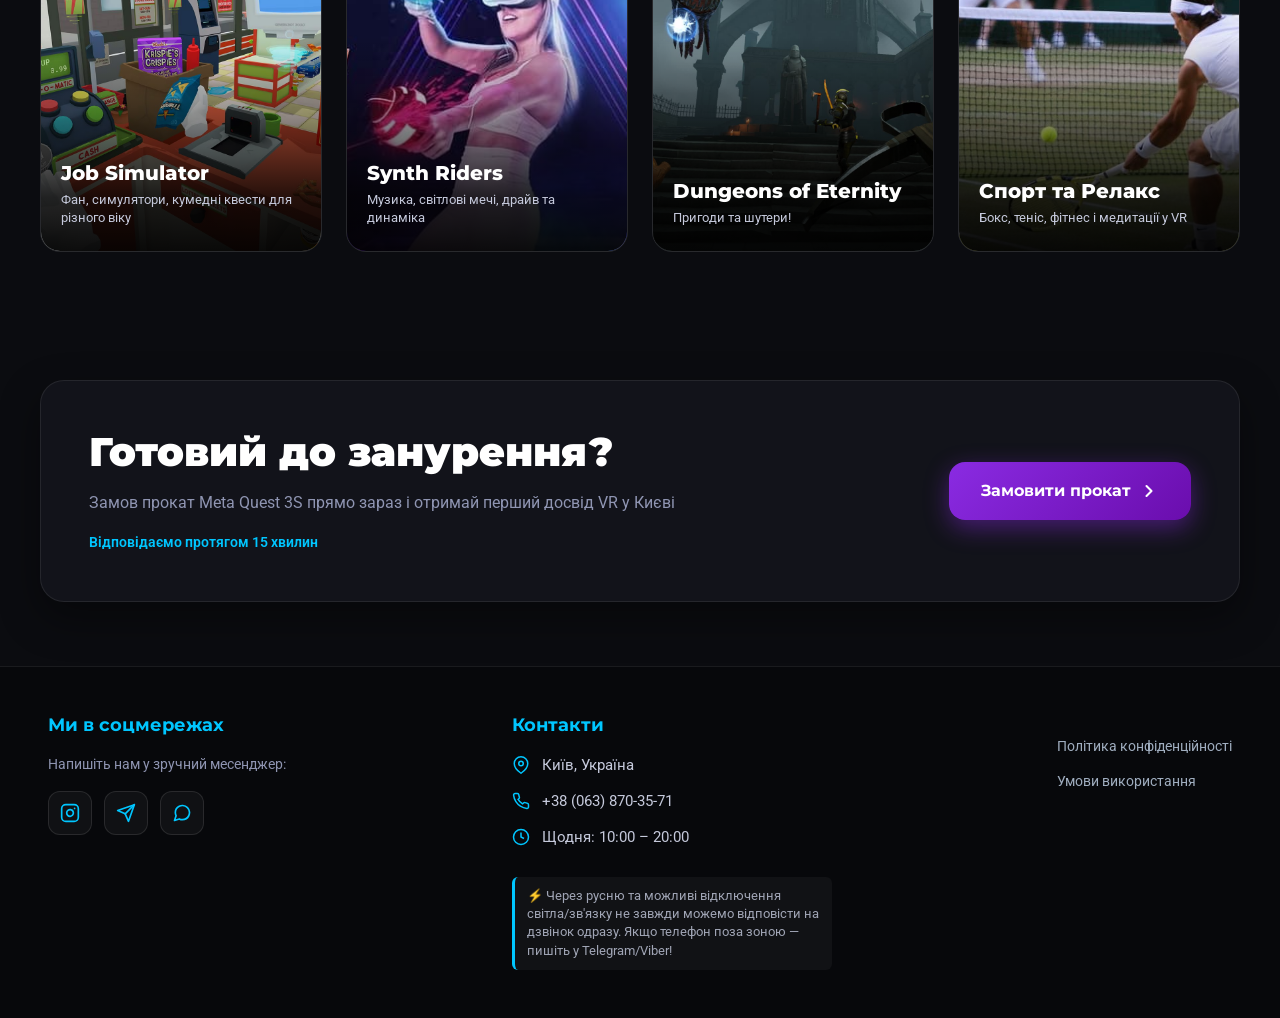
==== commit 1ff172be: "edit price" ====
--- a/index.html
+++ b/index.html
@@ -5,7 +5,7 @@
   <meta charset="UTF-8">
   <meta name="viewport" content="width=device-width, initial-scale=1.0">
   <title>Прокат VR шолома Київ</title>
-  <link rel="icon" type="image/png" href="/favicon.jpg">
+  <link rel="icon" type="image/jpg" href="/favicon.jpg">
   <link rel="apple-touch-icon" href="/favicon.jpg">
   <link rel="preconnect" href="https://fonts.googleapis.com">
   <link rel="preconnect" href="https://fonts.gstatic.com" crossorigin>
@@ -161,84 +161,77 @@
 
   <!-- Тарифна вартість -->
   <section class="pricing-section">
-    <div class="pricing-container">
-      <span class="pricing-subtitle">Обирайте зручний формат</span>
-      <h2 class="pricing-title">Тарифи оренди VR</h2>
-      <div class="pricing-grid">
-
-
-
-        <!-- Тариф 1: Старт / Погодинний -->
-        <div class="pricing-card">
-          <div class="pricing-header">
-            <h3 class="plan-name">Добовий тариф</h3>
-            <p class="plan-desc">Ідеально для швидкого знайомства або вечірки</p>
-          </div>
-          <div class="plan-price">
-            <span class="price-amount">800</span>
-            <span class="price-currency">грн</span>
-            <span class="price-period">/ доба</span>
-          </div>
-          <ul class="plan-features">
-            <li>Ідеально для швидкого знайомства з VR</li>
-            <li>Базовий тариф для 1 дня</li>
-            <li>Самовивіз або стандартна доставка</li>
-
-          </ul>
-          <a href="#hero" class="btn btn-card-secondary"
-            onclick="gtag('event', 'up-button', {'event_category': 'up-button'});">Замовити</a>
-        </div>
-
-
-
-        <!-- Тариф 2: ХІТ ПРОДАЖІВ (Популярний) -->
-        <div class="pricing-card pricing-card-featured">
-          <div class="featured-badge">Хіт продажів</div>
-          <div class="pricing-header">
-            <h3 class="plan-name">Від 3-х діб</h3>
-            <p class="plan-desc">Повне занурення на цілий день та ніч</p>
-          </div>
-
-          <!-- Новий блок з закресленою старою ціною -->
-          <div class="plan-price">
-            <span class="price-amount">700</span>
-            <span class="price-currency">грн</span>
-            <span class="price-period">/ доба</span>
-          </div>
-          <ul class="plan-features">
-            <li>Знижка 12% на кожну добу</li>
-            <li>Доставка Новою Поштою</li>
-          </ul>
-          <a href="#hero" class="btn btn-card-primary"
-            onclick="gtag('event', 'up-button', {'event_category': 'up-button'});">Замовити</a>
-        </div>
-
-
-
-        <!-- Тариф 3: Вихідні / Тиждень -->
-        <div class="pricing-card">
-          <div class="pricing-header">
-            <h3 class="plan-name">Від 6-ти діб</h3>
-            <p class="plan-desc">Спробувати усе на максимум</p>
-          </div>
-          <div class="plan-price">
-            <span class="price-amount">599</span>
-            <span class="price-currency">грн</span>
-            <span class="price-period">/ доба</span>
-          </div>
-          <ul class="plan-features">
-            <li>Максимальна знижка 25% на добу</li>
-            <li>Знижка на доставку 30%</li>
-            <li>Знижка на доставку Новою Поштою 50%</li>
-
-          </ul>
-          <a href="#hero" class="btn btn-card-secondary"
-            onclick="gtag('event', 'up-button', {'event_category': 'up-button'});">Замовити</a>
-        </div>
-
-      </div>
-    </div>
-  </section>
+  <div class="pricing-container">
+    <span class="pricing-subtitle">Обирайте зручний формат • Сезонні знижки</span>
+    <h2 class="pricing-title">Тарифи оренди VR</h2>
+    <div class="pricing-grid">
+
+      <!-- Тариф 1: Старт / Погодинний -->
+      <div class="pricing-card">
+        <div class="pricing-header">
+          <h3 class="plan-name">Добовий тариф</h3>
+          <p class="plan-desc">Ідеально для швидкого знайомства або вечірки</p>
+        </div>
+        <div class="plan-price">
+          <span class="price-amount">500</span>
+          <span class="price-currency">грн</span>
+          <span class="price-period">/ доба</span>
+          <span class="old-price">800 грн</span>
+        </div>
+        <ul class="plan-features">
+          <li>Ідеально для швидкого знайомства з VR</li>
+          <li>Базовий тариф для 1 дня</li>
+          <li>Самовивіз або стандартна доставка</li>
+        </ul>
+        <a href="#hero" class="btn btn-card-secondary"
+          onclick="gtag('event', 'up-button', {'event_category': 'up-button'});">Замовити</a>
+      </div>
+
+      <!-- Тариф 2: ХІТ ПРОДАЖІВ (Популярний) -->
+      <div class="pricing-card pricing-card-featured">
+        <div class="featured-badge">Хіт продажів</div>
+        <div class="pricing-header">
+          <h3 class="plan-name">Від 3-х діб</h3>
+          <p class="plan-desc">Повне занурення на цілий день та ніч</p>
+        </div>
+        <div class="plan-price">
+          <span class="price-amount">400</span>
+          <span class="price-currency">грн</span>
+          <span class="price-period">/ доба</span>
+          <span class="old-price">700 грн</span>
+        </div>
+        <ul class="plan-features">
+          <li>Знижка 12% на кожну добу</li>
+          <li>Доставка Новою Поштою</li>
+        </ul>
+        <a href="#hero" class="btn btn-card-primary"
+          onclick="gtag('event', 'up-button', {'event_category': 'up-button'});">Замовити</a>
+      </div>
+
+      <!-- Тариф 3: Вихідні / Тиждень -->
+      <div class="pricing-card">
+        <div class="pricing-header">
+          <h3 class="plan-name">Від 6-ти діб</h3>
+          <p class="plan-desc">Спробувати усе на максимум</p>
+        </div>
+        <div class="plan-price">
+          <span class="price-amount">350</span>
+          <span class="price-currency">грн</span>
+          <span class="price-period">/ доба</span>
+          <span class="old-price">599 грн</span>
+        </div>
+        <ul class="plan-features">
+          <li>Максимальна знижка 25% на добу</li>
+          <li>Знижка на доставку 30%</li>
+          <li>Знижка на доставку Новою Поштою 50%</li>
+        </ul>
+        <a href="#hero" class="btn btn-card-secondary"
+          onclick="gtag('event', 'up-button', {'event_category': 'up-button'});">Замовити</a>
+      </div>
+
+    </div>
+  </div>
+</section>
 
   <!-- Умови-->
   <section class="conditions-section">
@@ -434,7 +427,22 @@
 
 
 
-
+<!-- BEGIN PLERDY CODE -->
+<script data-plerdy_code='1'>
+(function(w,d){
+  if(w.__plerdyCode)return;
+  w.__plerdyCode=1;
+  w._protocol=w.location.protocol=="https:"?"https://":"http://";
+  w._site_hash_code="87ab5d4aee7cc45d77526a10caa65fa3";
+  w._suid=82083;
+  var s=d.createElement("script");
+  s.async=true;
+  s.referrerPolicy="strict-origin-when-cross-origin";
+  s.src="https://a.plerdy.com/public/js/click/main.js?v="+Math.random();
+  d.head.appendChild(s);
+})(window,document);
+</script>
+<!-- END PLERDY CODE -->
 </body>
 
 </html>
--- a/styles.css
+++ b/styles.css
@@ -937,4 +937,20 @@
 
 .footer-divider {
   color: #4a5568;
+}
+
+.plan-price {
+  display: flex;
+  align-items: baseline;
+  flex-wrap: wrap;
+}
+
+.old-price {
+  font-size: 18px;
+  font-weight: 500;
+  color: #64748b;
+  text-decoration: line-through;
+  text-decoration-color: #94a3b8;
+  text-decoration-thickness: 2px;
+  margin-left: 12px;
 }
